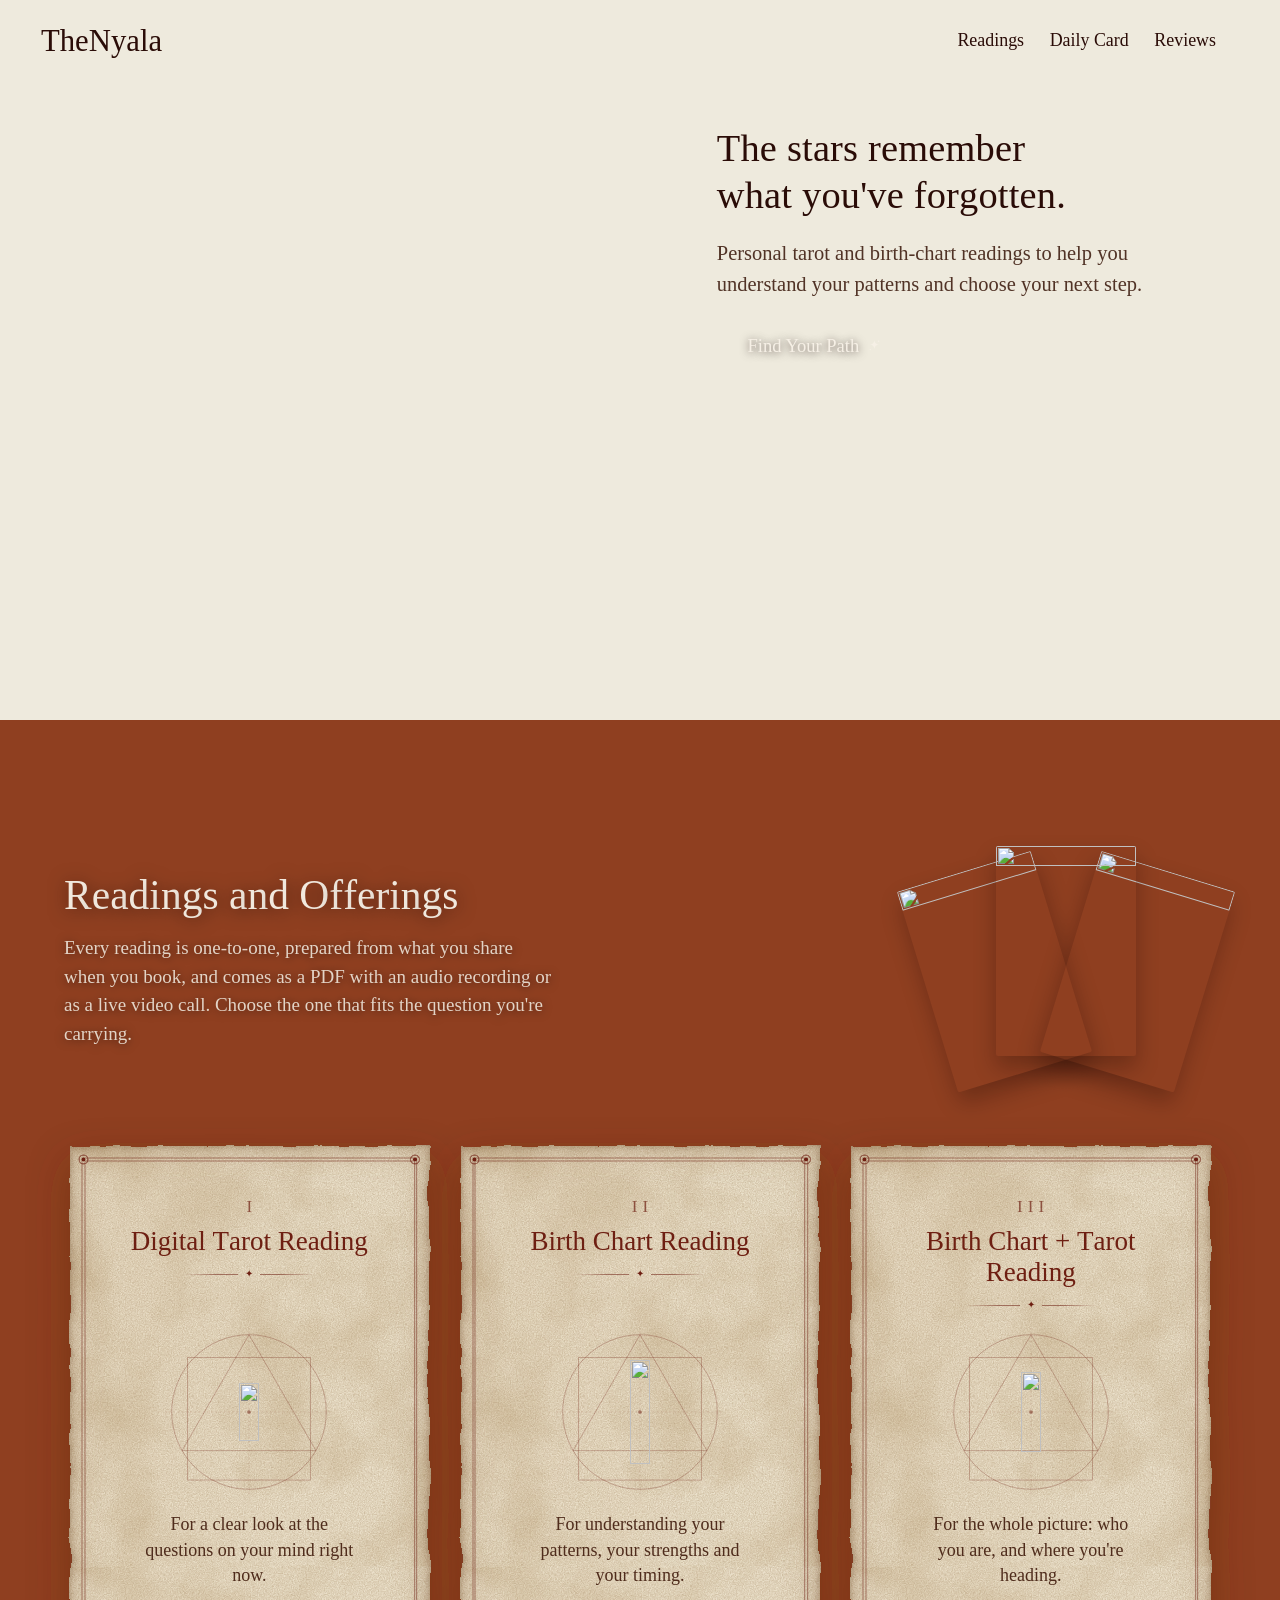
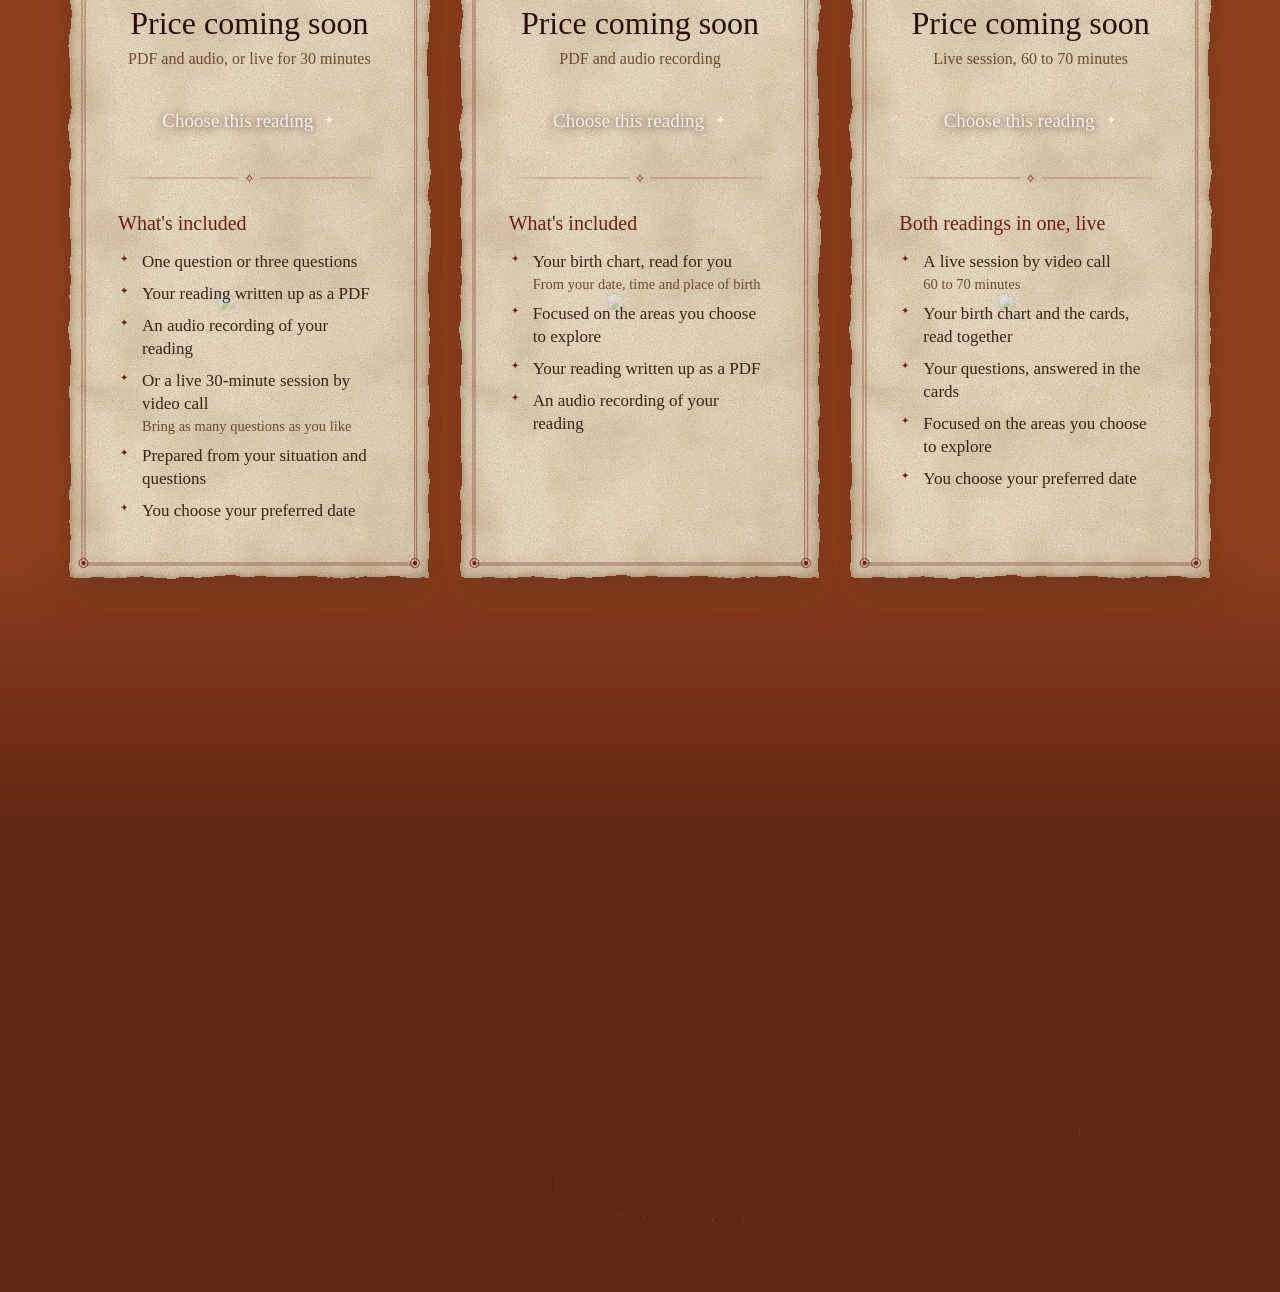
==== index.html @ b646ac73 "Add TheNyala website: pages, styles, scripts, docs and build tools Static HTML/CSS/JS site: the land" ====
<!doctype html>
<html lang="en">
<head>
<meta charset="utf-8">
<meta name="viewport" content="width=device-width, initial-scale=1">
<title>TheNyala — Tarot & Astrology</title>
<meta name="description" content="One-to-one tarot and birth-chart readings, as a PDF with an audio recording or live by video call, to help you understand your patterns, choose your next step and move with your timing.">
<link rel="preconnect" href="https://fonts.googleapis.com">
<link rel="preconnect" href="https://fonts.gstatic.com" crossorigin>
<link href="https://fonts.googleapis.com/css2?family=Hanken+Grotesk:wght@200;300;400;500&display=swap" rel="stylesheet">
<link rel="icon" type="image/png" href="assets/favicon.png">
<link rel="preload" as="image" href="assets/Background/The%20Nyla%20x%20Vitruvian%20Man.png">
<link rel="preload" as="font" type="font/ttf" href="assets/fonts/Anaktoria.ttf" crossorigin>
<link rel="stylesheet" href="css/style.css">
<script src="js/paper-symbols.js" defer></script>
<script src="js/hero-video.js" defer></script>
<script src="js/section-transitions.js" defer></script>
<script src="js/review-stories.js" defer></script>

</head>
<body>

<header class="home-header">
  <!-- Daily Card remains a placeholder until its section is ready. -->
  <nav class="nav home-nav" aria-label="Primary">
    <a href="#readings">Readings</a>
    <a href="#">Daily Card</a>
    <a href="#reviews">Reviews</a>
  </nav>
</header>

<!-- The collage belongs only to the hero; readings retain the terracotta paper. -->
<main>
  <section class="hero hero--collage" id="top" aria-labelledby="hero-title">
    <video class="hero-video" autoplay muted loop playsinline preload="metadata" aria-hidden="true" tabindex="-1" poster="assets/Background/The%20Nyla%20x%20Vitruvian%20Man.png">
      <source src="assets/Background/nyala-hero.mp4?v=2" type="video/mp4">
    </video>
    <p class="wordmark">TheNyala</p>

    <div class="hero-frame">
      <div class="hero-copy">
        <h1 id="hero-title">The stars remember<br>what you've forgotten.</h1>
        <p class="hero-lede">Personal tarot and birth-chart readings to help you understand your patterns and choose your next step.</p>
      </div>
      <div class="hero-act">
        <a href="#readings" class="hero-cta">Find Your Path
          <svg viewBox="0 0 16 16" aria-hidden="true"><path d="M8 1.5c.4 3.3 2.2 5.1 5.5 5.5-3.3.4-5.1 2.2-5.5 5.5-.4-3.3-2.2-5.1-5.5-5.5 3.3-.4 5.1-2.2 5.5-5.5Z" fill="currentColor"/><circle cx="13.2" cy="2.8" r="1" fill="currentColor"/><circle cx="2.8" cy="13.2" r=".8" fill="currentColor"/></svg>
        </a>
      </div>
    </div>
  </section>

  <section class="readings" id="readings" aria-labelledby="readings-title">
    <div class="pricing">
      <div class="pricing-head">
        <div class="pricing-intro">
        <h2 id="readings-title">Readings and Offerings</h2>
        <p class="pricing-lede">Every reading is one-to-one, prepared from what you share when you book, and comes as a PDF with an audio recording or as a live video call. Choose the one that fits the question you're carrying.</p>
        </div>
        <div class="deck-fan" aria-hidden="true">
          <img class="deck-fan-card deck-fan-card--left" src="assets/deck/the-fool.webp" alt="" width="480" height="720" loading="lazy" decoding="async">
          <img class="deck-fan-card deck-fan-card--right" src="assets/deck/wheel-of-fortune.webp" alt="" width="480" height="720" loading="lazy" decoding="async">
          <img class="deck-fan-card deck-fan-card--center" src="assets/deck/the-high-priestess.webp" alt="" width="480" height="720" loading="lazy" decoding="async">
        </div>
      </div>

      <!-- Pricing columns, one per reading, as leaves of aged parchment: an inked double frame, a Roman numeral and the
           reading's name, then the engraving from the client's own card (cut out by tools/build-engravings.ps1) drawn over
           Vitruvian construction lines (the circle, square and triangle of the hero collage; inline, so js/section-transitions.js can draw them), who it's for, the price, the
           format and the framed button, then what's included. A faint embossed tarot card (the same as on the page's paper)
           is pressed into each leaf. Prices aren't decided yet: replace each "Price coming soon" once they are. Each
           button opens the booking page with its reading picked. The wording of each list follows the booking form;
           check it with the reader. -->
      <ul class="offers">
        <li class="offer plan">
          <div class="plan-mark" aria-hidden="true"><img src="assets/deck/embossed-magician.webp" alt="" width="400" height="600" loading="lazy" decoding="async"></div>
          <svg class="plan-frame" aria-hidden="true" focusable="false"><rect width="100%" height="100%" pathLength="1"/></svg>
          <svg class="plan-frame plan-frame--inner" aria-hidden="true" focusable="false"><rect width="100%" height="100%" pathLength="1"/></svg>
          <div class="plan-head">
            <span class="plan-numeral" aria-hidden="true">I</span>
            <h3 class="plan-name">Digital Tarot Reading</h3>
          </div>
          <div class="plan-top">
            <div class="plan-emblem" aria-hidden="true"><svg class="plan-geometry" viewBox="0 0 200 200"><circle class="plan-line" cx="100" cy="100" r="92" pathLength="1"/><rect class="plan-line" x="27" y="35" width="146" height="146" pathLength="1"/><path class="plan-line" d="M100 8 179.7 146H20.3Z" pathLength="1"/><path class="plan-geometry-axis" d="M100 0v200M0 100h200"/><circle class="plan-geometry-dot" cx="100" cy="100" r="2.2"/></svg><img class="plan-engraving" src="assets/engravings/caterpillar.webp" alt="" width="480" height="196" loading="lazy" decoding="async"></div>
            <p class="plan-for">For a clear look at the questions on your mind right now.</p>
            <p class="plan-price">Price coming soon</p>
            <p class="plan-format">PDF and audio, or live for 30 minutes</p>
            <a class="hero-cta plan-cta" href="book.html?reading=tarot">Choose this reading <svg viewBox="0 0 16 16" aria-hidden="true"><path d="M8 1.5c.4 3.3 2.2 5.1 5.5 5.5-3.3.4-5.1 2.2-5.5 5.5-.4-3.3-2.2-5.1-5.5-5.5 3.3-.4 5.1-2.2 5.5-5.5Z" fill="currentColor"/></svg></a>
          </div>
          <div class="plan-includes">
            <p class="plan-includes-title">What's included</p>
            <ul class="plan-list">
              <li>One question or three questions</li>
              <li>Your reading written up as a PDF</li>
              <li>An audio recording of your reading</li>
              <li>Or a live 30-minute session by video call<small>Bring as many questions as you like</small></li>
              <li>Prepared from your situation and questions</li>
              <li>You choose your preferred date</li>
            </ul>
          </div>
        </li>
        <li class="offer plan">
          <div class="plan-mark" aria-hidden="true"><img src="assets/deck/embossed-wheel.webp" alt="" width="400" height="600" loading="lazy" decoding="async"></div>
          <svg class="plan-frame" aria-hidden="true" focusable="false"><rect width="100%" height="100%" pathLength="1"/></svg>
          <svg class="plan-frame plan-frame--inner" aria-hidden="true" focusable="false"><rect width="100%" height="100%" pathLength="1"/></svg>
          <div class="plan-head">
            <span class="plan-numeral" aria-hidden="true">II</span>
            <h3 class="plan-name">Birth Chart Reading</h3>
          </div>
          <div class="plan-top">
            <div class="plan-emblem" aria-hidden="true"><svg class="plan-geometry" viewBox="0 0 200 200"><circle class="plan-line" cx="100" cy="100" r="92" pathLength="1"/><rect class="plan-line" x="27" y="35" width="146" height="146" pathLength="1"/><path class="plan-line" d="M100 8 179.7 146H20.3Z" pathLength="1"/><path class="plan-geometry-axis" d="M100 0v200M0 100h200"/><circle class="plan-geometry-dot" cx="100" cy="100" r="2.2"/></svg><img class="plan-engraving" src="assets/engravings/chrysalis.webp" alt="" width="224" height="320" loading="lazy" decoding="async"></div>
            <p class="plan-for">For understanding your patterns, your strengths and your timing.</p>
            <p class="plan-price">Price coming soon</p>
            <p class="plan-format">PDF and audio recording</p>
            <a class="hero-cta plan-cta" href="book.html?reading=chart">Choose this reading <svg viewBox="0 0 16 16" aria-hidden="true"><path d="M8 1.5c.4 3.3 2.2 5.1 5.5 5.5-3.3.4-5.1 2.2-5.5 5.5-.4-3.3-2.2-5.1-5.5-5.5 3.3-.4 5.1-2.2 5.5-5.5Z" fill="currentColor"/></svg></a>
          </div>
          <div class="plan-includes">
            <p class="plan-includes-title">What's included</p>
            <ul class="plan-list">
              <li>Your birth chart, read for you<small>From your date, time and place of birth</small></li>
              <li>Focused on the areas you choose to explore</li>
              <li>Your reading written up as a PDF</li>
              <li>An audio recording of your reading</li>
            </ul>
          </div>
        </li>
        <li class="offer plan">
          <div class="plan-mark" aria-hidden="true"><img src="assets/deck/embossed-temperance.webp" alt="" width="400" height="600" loading="lazy" decoding="async"></div>
          <svg class="plan-frame" aria-hidden="true" focusable="false"><rect width="100%" height="100%" pathLength="1"/></svg>
          <svg class="plan-frame plan-frame--inner" aria-hidden="true" focusable="false"><rect width="100%" height="100%" pathLength="1"/></svg>
          <div class="plan-head">
            <span class="plan-numeral" aria-hidden="true">III</span>
            <h3 class="plan-name">Birth Chart + Tarot Reading</h3>
          </div>
          <div class="plan-top">
            <div class="plan-emblem" aria-hidden="true"><svg class="plan-geometry" viewBox="0 0 200 200"><circle class="plan-line" cx="100" cy="100" r="92" pathLength="1"/><rect class="plan-line" x="27" y="35" width="146" height="146" pathLength="1"/><path class="plan-line" d="M100 8 179.7 146H20.3Z" pathLength="1"/><path class="plan-geometry-axis" d="M100 0v200M0 100h200"/><circle class="plan-geometry-dot" cx="100" cy="100" r="2.2"/></svg><img class="plan-engraving" src="assets/engravings/butterfly.webp" alt="" width="520" height="312" loading="lazy" decoding="async"></div>
            <p class="plan-for">For the whole picture: who you are, and where you're heading.</p>
            <p class="plan-price">Price coming soon</p>
            <p class="plan-format">Live session, 60 to 70 minutes</p>
            <a class="hero-cta plan-cta" href="book.html?reading=combo">Choose this reading <svg viewBox="0 0 16 16" aria-hidden="true"><path d="M8 1.5c.4 3.3 2.2 5.1 5.5 5.5-3.3.4-5.1 2.2-5.5 5.5-.4-3.3-2.2-5.1-5.5-5.5 3.3-.4 5.1-2.2 5.5-5.5Z" fill="currentColor"/></svg></a>
          </div>
          <div class="plan-includes">
            <p class="plan-includes-title">Both readings in one, live</p>
            <ul class="plan-list">
              <li>A live session by video call<small>60 to 70 minutes</small></li>
              <li>Your birth chart and the cards, read together</li>
              <li>Your questions, answered in the cards</li>
              <li>Focused on the areas you choose to explore</li>
              <li>You choose your preferred date</li>
            </ul>
          </div>
        </li>
      </ul>
    </div>
  </section>
  <section class="reviews-section" id="reviews" aria-labelledby="reviews-title">
  <div class="reviews-main">
  <div class="reviews-intro">
    <div class="reviews-intro-copy">
      <h2 id="reviews-title">Words after a reading</h2>
      <p class="reviews-lede">Every reading begins with a question. This is a space for the reflections that follow.</p>
      <p class="reviews-status">Client reviews are coming soon.</p>
    </div>
    <div class="deck-fan" aria-hidden="true">
      <img class="deck-fan-card deck-fan-card--left" src="assets/deck/the-fool.webp" alt="" width="480" height="720" loading="lazy" decoding="async">
      <img class="deck-fan-card deck-fan-card--right" src="assets/deck/wheel-of-fortune.webp" alt="" width="480" height="720" loading="lazy" decoding="async">
      <img class="deck-fan-card deck-fan-card--center" src="assets/deck/the-high-priestess.webp" alt="" width="480" height="720" loading="lazy" decoding="async">
    </div>
  </div>

  <!-- Review stories: each has an avatar with a rolled scroll beside it; tapping the scroll unrolls it to show the
       review (js/review-stories.js). Draft slots, not testimonials: replace each placeholder avatar and text with a
       real, permission-approved review and attribution, and keep the coming-soon labels until then. -->
  <!-- the ragged edge of the review scrolls' paper (used by css/style.css, "Review stories") -->
  <svg width="0" height="0" style="position:absolute" aria-hidden="true" focusable="false"><filter id="story-rough" x="-5%" y="-5%" width="110%" height="110%"><feTurbulence type="fractalNoise" baseFrequency=".035" numOctaves="3" seed="3" result="n"/><feDisplacementMap in="SourceGraphic" in2="n" scale="7" xChannelSelector="R" yChannelSelector="G"/></filter></svg>
  <ul class="review-stories" aria-label="Client reviews by reading">
    <li class="review-story">
      <div class="story-avatar" aria-hidden="true"><svg viewBox="0 0 64 64"><circle cx="32" cy="24" r="11"/><path d="M11 57c2-12 10-18 21-18s19 6 21 18Z"/></svg></div>
      <div class="story-body">
        <h3 class="story-reading">Digital Tarot Reading</h3>
        <div class="story-scroll">
          <button class="story-roll" type="button" aria-expanded="false" aria-controls="story-tarot" aria-label="Open the Digital Tarot Reading review">
            <span class="story-rod" aria-hidden="true"></span>
            <span class="story-seal" aria-hidden="true"><svg viewBox="0 0 16 16"><path d="M8 1.5c.4 3.3 2.2 5.1 5.5 5.5-3.3.4-5.1 2.2-5.5 5.5-.4-3.3-2.2-5.1-5.5-5.5 3.3-.4 5.1-2.2 5.5-5.5Z" fill="currentColor"/></svg></span>
          </button>
          <div class="story-paper" id="story-tarot" inert>
            <div class="story-paper-inner">
              <div class="story-text">
                <span class="story-ornament" aria-hidden="true">✧</span>
                <p>A space for reflections on a tarot reading and the questions brought to the cards.</p>
                <p class="story-pending">Review coming soon</p>
              </div>
            </div>
          </div>
          <span class="story-rod story-rod--bottom" aria-hidden="true"></span>
        </div>
        <p class="story-hint" aria-hidden="true">Tap the scroll to open it</p>
      </div>
    </li>
    <li class="review-story">
      <div class="story-avatar" aria-hidden="true"><svg viewBox="0 0 64 64"><circle cx="32" cy="24" r="11"/><path d="M11 57c2-12 10-18 21-18s19 6 21 18Z"/></svg></div>
      <div class="story-body">
        <h3 class="story-reading">Birth Chart Reading</h3>
        <div class="story-scroll">
          <button class="story-roll" type="button" aria-expanded="false" aria-controls="story-chart" aria-label="Open the Birth Chart Reading review">
            <span class="story-rod" aria-hidden="true"></span>
            <span class="story-seal" aria-hidden="true"><svg viewBox="0 0 16 16"><path d="M8 1.5c.4 3.3 2.2 5.1 5.5 5.5-3.3.4-5.1 2.2-5.5 5.5-.4-3.3-2.2-5.1-5.5-5.5 3.3-.4 5.1-2.2 5.5-5.5Z" fill="currentColor"/></svg></span>
          </button>
          <div class="story-paper" id="story-chart" inert>
            <div class="story-paper-inner">
              <div class="story-text">
                <span class="story-ornament" aria-hidden="true">✧</span>
                <p>A space for reflections on exploring a birth chart, its patterns, and personal timing.</p>
                <p class="story-pending">Review coming soon</p>
              </div>
            </div>
          </div>
          <span class="story-rod story-rod--bottom" aria-hidden="true"></span>
        </div>
        <p class="story-hint" aria-hidden="true">Tap the scroll to open it</p>
      </div>
    </li>
    <li class="review-story">
      <div class="story-avatar" aria-hidden="true"><svg viewBox="0 0 64 64"><circle cx="32" cy="24" r="11"/><path d="M11 57c2-12 10-18 21-18s19 6 21 18Z"/></svg></div>
      <div class="story-body">
        <h3 class="story-reading">Birth Chart + Tarot</h3>
        <div class="story-scroll">
          <button class="story-roll" type="button" aria-expanded="false" aria-controls="story-combo" aria-label="Open the Birth Chart + Tarot review">
            <span class="story-rod" aria-hidden="true"></span>
            <span class="story-seal" aria-hidden="true"><svg viewBox="0 0 16 16"><path d="M8 1.5c.4 3.3 2.2 5.1 5.5 5.5-3.3.4-5.1 2.2-5.5 5.5-.4-3.3-2.2-5.1-5.5-5.5 3.3-.4 5.1-2.2 5.5-5.5Z" fill="currentColor"/></svg></span>
          </button>
          <div class="story-paper" id="story-combo" inert>
            <div class="story-paper-inner">
              <div class="story-text">
                <span class="story-ornament" aria-hidden="true">✧</span>
                <p>A space for reflections on bringing the birth chart and the cards into one conversation.</p>
                <p class="story-pending">Review coming soon</p>
              </div>
            </div>
          </div>
          <span class="story-rod story-rod--bottom" aria-hidden="true"></span>
        </div>
        <p class="story-hint" aria-hidden="true">Tap the scroll to open it</p>
      </div>
    </li>
  </ul>
  </div>
  </section>
</main>

</body>
</html>
---- css/style.css ----
:root {
  --night: #2a0c07; /* deep rust-brown: dark text on cream */
  --paper: #8f3f20; /* fallback behind the supplied Orange Background.png */
  --edge: clamp(18px, 3.2vw, 52px); /* wordmark and nav sit on this edge */
  --moon: #f6f0e6; /* warm cream, like the lace cards and the button frames */
  --k: calc(100vh / 1080); /* one pixel of the 1920x1080 paper design at this screen's height (see the framed first screen) */
  --hero-face: "Hanken Grotesk", system-ui, sans-serif;
  --brand-face: "Anaktoria", Georgia, "Times New Roman", serif; /* display headings and wordmark */
  --second-face: "Anaktoria", Georgia, "Times New Roman", serif; /* secondary face, a Garamond-style serif: titles below the headings, prices and intro lines */
}
@font-face { /* custom font from Calligraphr; no digits, hyphen or dashes, so those fall back to Hanken Grotesk */
  font-family: "The Nyala Font"; src: url("../assets/fonts/TheNyalaFont-Regular.ttf") format("truetype");
  font-weight: 400; font-style: normal; font-display: swap;
}
@font-face { /* Anaktoria 6.31 by George Douros (2016); its built-in licence: "Fonts in this site are free for any use". One weight only */
  font-family: "Anaktoria"; src: url("../assets/fonts/Anaktoria.ttf") format("truetype");
  font-weight: 400; font-style: normal; font-display: swap;
}
/* Anaktoria's contextual alternates swap in swash word endings, which read as stray dots at text sizes: keep them off */
.hero-lede, .pricing-lede, .plan-price, .book-pane-copy p, .book-title, .intake-legend, .datepick-num { font-variant-ligatures: no-contextual; }
* { box-sizing: border-box; margin: 0; padding: 0; }
body {
  background: var(--paper);
  color: var(--moon);
  font-family: var(--hero-face);
  font-weight: 400;
  line-height: 1.55;
  overflow-x: hidden;
  -webkit-font-smoothing: antialiased;
}
a { color: inherit; text-decoration: none; }
.sr-only { position: absolute; width: 1px; height: 1px; overflow: hidden; clip-path: inset(50%); white-space: nowrap; }

/* ---------- The paper: the client's rust paper lies behind every page, fixed while the sections scroll over it ---------- */
body::before { /* original orange paper, shared by readings, reviews and the booking page */
  content: ""; position: fixed; top: 0; left: 0; right: 0; height: 100vh; z-index: -1; /* 100vh: the tallest viewport, so it never jumps as phone toolbars come and go */
  background: var(--paper) url("../assets/Background/Orange Background.png") center / cover no-repeat;
}
@media (prefers-reduced-motion: no-preference) { html { scroll-behavior: smooth; } }

/* Scattered relief on orange paper only: the landing collage and intake paper
   cover this background layer. Keep original colors and transparency. */
.paper-symbols {
  position: fixed; inset: 0; z-index: -1; overflow: hidden;
  pointer-events: none; user-select: none; opacity: .55;
}
.paper-symbols img {
  position: absolute; left: var(--symbol-x); top: var(--symbol-y);
  width: clamp(100px, var(--symbol-size), 240px); height: auto;
  translate: -50% -50%; rotate: var(--symbol-angle); opacity: var(--symbol-opacity);
}
@media (max-width: 640px) {
  .paper-symbols { opacity: .42; }
  .paper-symbols img {
    left: var(--phone-x); top: var(--phone-y);
    width: clamp(76px, var(--phone-size), 150px);
  }
  .paper-symbols img:nth-child(n + 9) { display: none; }
}

/* ---------- Header ---------- */
.nav { /* sits at the top of the hero and scrolls away with it, so it never covers the sections below */
  position: absolute; top: 22px; right: var(--edge); z-index: 50;
  display: flex; align-items: center; gap: 4px; height: 40px;
}
/* each link is framed like the buttons, a size smaller (see "Framed buttons" below) */

/* ---------- Framed buttons: the client's ornamental frame round every button and menu link ---------- */
/* The frame (assets/button-frame.webp, built by tools/build-frame.ps1) is a border-image on ::after: its scrolled ends
   keep their shape and the double rules between them stretch to any width. Each end is .578 of the button's height
   wide (104 of the image's 180px), so the frame never distorts. Behind it, a dark fill in the frame's own shape
   (assets/button-fill.webp, sliced the same way) fills the whole frame, scrolled ends included. */
.hero-cta, .nav a {
  --h: 54px; --cap: calc(var(--h) * .578);
  position: relative; isolation: isolate;
  display: inline-flex; align-items: center; justify-content: center; gap: 10px;
  height: var(--h); padding: 0 calc(var(--cap) + 4px);
  font-family: var(--second-face); font-size: 19px; font-weight: 400; font-synthesis: none; font-variant-ligatures: no-contextual;
  line-height: 1; white-space: nowrap; color: var(--moon); text-shadow: 0 1px 8px rgba(26, 6, 3, .7);
}
.hero-cta::before, .hero-cta::after, .nav a::before, .nav a::after {
  content: ""; position: absolute; inset: 0; pointer-events: none;
  border-style: solid; border-color: transparent; border-width: 0 var(--cap);
  border-image: url("../assets/button-frame.webp") 0 104 fill / 0 var(--cap) / 0 stretch;
}
.hero-cta::before, .nav a::before { /* the fill, in the frame's shape; it lightens on hover */
  z-index: -1; border-image-source: url("../assets/button-fill.webp");
  opacity: .62; transition: opacity .35s cubic-bezier(.16, 1, .3, 1);
}
.hero-cta::before { opacity: .55; }
.hero-cta::after, .nav a::after { filter: drop-shadow(0 2px 3px rgba(26, 6, 3, .5)); } /* lifts the cream frame off the paper */
.hero-cta:hover::before, .nav a:hover::before { opacity: .4; }
.nav a { --h: 42px; font-size: 17px; }

/* ---------- Hero: Nyala on the client's framed paper ---------- */
.hero {
  position: relative; isolation: isolate; overflow: hidden;
  min-height: 100vh; min-height: 100svh;
}
@supports (height: 100svh) { :root { --k: calc(100svh / 1080); } } /* the first screen is 100svh tall */
.scene { position: absolute; inset: 0; z-index: 0; } /* holds Nyala */
.nyala { /* her star face sits on the page's centre line; height and top are set by script to fit the window */
  position: absolute; left: 50%; top: 5%; height: 78%; width: auto; translate: -60% 0;
  animation: nyala-float 4s ease-in-out infinite; will-change: transform;
}
/* she floats up from her fitted spot and settles back, never lower, so she stays clear of the headline */
@keyframes nyala-float { 0%, 100% { transform: translateY(0); } 50% { transform: translateY(-3%); } }
@keyframes nyala-float-soft { 0%, 100% { transform: translateY(0); } 50% { transform: translateY(-2%); } }

.wordmark {
  position: absolute; z-index: 2; top: 22px; left: var(--edge); height: 40px; /* level with the menu on the right */
  display: flex; align-items: center; white-space: nowrap;
  font-family: var(--brand-face); font-weight: 400; font-synthesis: none; font-size: clamp(26px, 1.2vw + 1.2vh, 36px); line-height: 1;
  color: rgba(240, 232, 220, .9); text-shadow: 0 2px 14px rgba(26, 6, 3, .5);
}

/* the lower band: headline and lede on the left, the button on the right */
.hero-frame {
  position: absolute; z-index: 2; left: 11%; right: 11%; top: 64%; bottom: 4.5%;
  display: grid; grid-template-columns: minmax(0, 1fr) auto; align-items: end; gap: 32px;
  padding: 0 4.5% 4.2vh;
}
.hero h1 {
  font-family: var(--brand-face); font-weight: 400; font-synthesis: none;
  font-size: clamp(26px, 1.8vw + 1.3vh, 44px); line-height: 1.18; letter-spacing: .005em; /* the script runs wide: this keeps the line about as long as before */
  margin: 0 0 16px; color: rgba(246, 240, 230, .95); text-wrap: balance;
  text-shadow: 0 2px 18px rgba(26, 6, 3, .55);
}
.hero-lede {
  max-width: 44ch; font-family: var(--second-face); font-size: 18px; line-height: 1.45; text-wrap: pretty;
  color: rgba(240, 233, 222, .9); text-shadow: 0 1px 10px rgba(26, 6, 3, .7);
}
.hero-act { display: flex; flex-direction: column; align-items: flex-end; gap: 14px; }
.hero-cta svg { width: 13px; height: 13px; flex: none; transition: rotate .6s cubic-bezier(.16, 1, .3, 1); }
.hero-cta:hover svg { rotate: 90deg; }

/* On landscape screens the first screen is the client's whole paper design, embossed frame and label included. It is a
   border-image: the frame's sides (500px of the source each) keep their true shape, sized by the screen's height, and
   only the plain middle stretches, so the frame fits any width. The wordmark sits in the label, the menu level with it
   inside the frame, and the headline, lede and button inside the side vines (300px of the source) and above the
   bottom corners' curls (which rise 210px from the bottom). Elsewhere the plain paper shows. */
@media (min-width: 1280px) and (min-height: 700px) and (min-aspect-ratio: 3/2) { /* enough space inside the frame for artwork and copy */
  .hero::before {
    content: ""; position: absolute; inset: 0; z-index: -1;
    border-style: solid; border-color: transparent; border-width: 0 calc(var(--k) * 500);
    border-image: url("../assets/paper-frame.jpg") 0 500 fill / 0 calc(var(--k) * 500) / 0 stretch;
  }
  .hero .wordmark { top: calc(var(--k) * 120); left: calc(var(--k) * 260); height: auto; translate: -50% -50%; font-size: calc(var(--k) * 54); }
  .nav { top: calc(var(--k) * 120); right: calc(var(--k) * 470); translate: 0 -50%; }
  .hero-frame { top: auto; left: calc(var(--k) * 300); right: calc(var(--k) * 300); bottom: calc(var(--k) * 210); padding: 0; }
}

:root { /* old-paper textures, shared by the pricing leaves and the review scrolls */
  --grain: url("data:image/svg+xml,%3Csvg xmlns='http://www.w3.org/2000/svg' width='220' height='220'%3E%3Cfilter id='g'%3E%3CfeTurbulence type='fractalNoise' baseFrequency='.85' numOctaves='3' stitchTiles='stitch'/%3E%3CfeColorMatrix values='0 0 0 0 .32 0 0 0 0 .2 0 0 0 0 .09 0 0 0 .55 -.12'/%3E%3C/filter%3E%3Crect width='100%25' height='100%25' filter='url(%23g)'/%3E%3C/svg%3E");
  --stains: url("data:image/svg+xml,%3Csvg xmlns='http://www.w3.org/2000/svg' width='420' height='420'%3E%3Cfilter id='s'%3E%3CfeTurbulence type='fractalNoise' baseFrequency='.012' numOctaves='4' seed='7' stitchTiles='stitch'/%3E%3CfeColorMatrix values='0 0 0 0 .42 0 0 0 0 .27 0 0 0 0 .11 0 0 0 1.5 -.62'/%3E%3C/filter%3E%3Crect width='100%25' height='100%25' filter='url(%23s)'/%3E%3C/svg%3E");
}
/* ---------- Readings and Offerings: pricing columns as leaves of aged parchment ----------
   One leaf per reading, in the language of the hero collage and the client's cards: parchment with grain, stains and a
   slightly ragged edge; an inked double frame with small compass points at its corners; a Roman numeral and the name in
   the cards' rust lettering; the card's engraving drawn over Vitruvian construction lines (circle, square, triangle);
   and a faint embossed tarot card pressed into the paper, like those scattered on the page. The three parts (head, top,
   what's included) line up across the leaves (subgrid), whatever their length. */
.pricing { max-width: 1320px; margin: 0 auto; padding: 110px clamp(20px, 5vw, 64px) 120px; }
.pricing-head { max-width: 860px; margin-bottom: 56px; }
.pricing-head h2 {
  font-family: var(--brand-face); font-weight: 400; font-synthesis: none;
  font-size: clamp(34px, 2.4vw + 1.2vh, 54px); line-height: 1.12; margin-bottom: 16px;
  color: rgba(246, 240, 230, .96); text-shadow: 0 2px 18px rgba(26, 6, 3, .55);
}
.pricing-lede { font-family: var(--second-face); font-size: 19px; line-height: 1.5; max-width: 52ch; color: rgba(240, 233, 222, .88); text-shadow: 0 1px 10px rgba(26, 6, 3, .6); }

.offers {
  list-style: none; display: grid; grid-template-columns: repeat(3, minmax(0, 1fr)); grid-template-rows: auto auto 1fr;
  column-gap: 32px; max-width: 1140px; margin: 0 auto;
}
.plan {
  --ink: #6e1f12; /* the cards' rust lettering */
  --compass: radial-gradient(circle, var(--ink) 0 1.6px, transparent 2.2px 3.6px, rgba(110, 31, 18, .55) 4px 4.8px, transparent 5.3px);
  position: relative; isolation: isolate;
  grid-row: span 3; display: grid; grid-template-rows: subgrid; row-gap: 0;
  color: #3a2215; padding: 14px;
  transition: transform .6s cubic-bezier(.16, 1, .3, 1);
}
.plan:hover { transform: translateY(-5px); }
.plan::before { /* the leaf: grain, stains, handled edges, a ragged outline and its shadow on the page */
  content: ""; position: absolute; inset: 0; z-index: -3;
  background:
    var(--grain),
    linear-gradient(rgba(236, 226, 204, .55), rgba(236, 226, 204, .55)), /* softens the stains to a light foxing */
    var(--stains),
    radial-gradient(ellipse at 18% 12%, rgba(160, 110, 55, .14), transparent 42%),
    radial-gradient(ellipse at 85% 88%, rgba(140, 90, 40, .16), transparent 40%),
    #ece2cc;
  box-shadow: inset 0 0 34px rgba(120, 78, 36, .38), inset 0 0 6px rgba(90, 55, 24, .4);
  filter: url(#story-rough) drop-shadow(0 16px 20px rgba(26, 6, 3, .42));
}
.plan-frame { /* the inked double frame: two fine outlines (inline SVG, so they can be drawn round the leaf) */
  position: absolute; top: 12px; left: 12px; width: calc(100% - 24px); height: calc(100% - 24px); z-index: -1;
  overflow: visible; pointer-events: none; fill: none; stroke: rgba(110, 31, 18, .5); stroke-width: 1;
}
.plan-frame--inner { top: 14.5px; left: 14.5px; width: calc(100% - 29px); height: calc(100% - 29px); }
.plan-mark { /* a tarot card embossed into the paper, part-hidden off the lower corner, and a small compass point
   on each corner of the frame (centred on the frame line, 7.5px in from this layer's edge) */
  position: absolute; inset: 6px; z-index: -2; overflow: hidden; pointer-events: none;
  background:
    var(--compass) -1.5px -1.5px / 18px 18px no-repeat,
    var(--compass) calc(100% + 1.5px) -1.5px / 18px 18px no-repeat,
    var(--compass) -1.5px calc(100% + 1.5px) / 18px 18px no-repeat,
    var(--compass) calc(100% + 1.5px) calc(100% + 1.5px) / 18px 18px no-repeat;
}
.plan-mark img {
  position: absolute; right: -54px; bottom: -40px; width: 230px; height: auto; rotate: -12deg;
  opacity: .34; mix-blend-mode: multiply;
}

.plan-head { text-align: center; padding: 34px 26px 0; }
.plan-numeral {
  display: block; font-family: var(--brand-face); font-size: 17px; letter-spacing: .3em; padding-left: .3em;
  color: rgba(110, 31, 18, .7); margin-bottom: 6px;
}
.plan-name {
  font-family: var(--brand-face); font-size: 27px; font-weight: 400; font-synthesis: none; line-height: 1.15;
  color: var(--ink);
}
.plan-name::after { /* a short inked rule with a star at its centre, like the cards' flourishes */
  content: "\2726"; display: block; margin: 12px auto 0; width: 132px; font-size: 10px; line-height: 1; color: var(--ink);
  background: linear-gradient(90deg, transparent, rgba(110, 31, 18, .55) 25%, rgba(110, 31, 18, .55) 42%, transparent 42% 58%, rgba(110, 31, 18, .55) 58%, rgba(110, 31, 18, .55) 75%, transparent) center / 100% 1px no-repeat;
}
.plan-top { display: flex; flex-direction: column; align-items: center; text-align: center; padding: 18px 30px 30px; }
.plan-emblem { position: relative; display: grid; place-items: center; width: 168px; height: 168px; margin-bottom: 16px; }
.plan-geometry {
  position: absolute; inset: 0; width: 100%; height: 100%; overflow: visible;
  fill: none; stroke: rgba(110, 31, 18, .42); stroke-width: .8;
}
.plan-geometry .plan-geometry-axis { stroke: rgba(110, 31, 18, .2); stroke-dasharray: 2 3; }
.plan-geometry .plan-geometry-dot { fill: rgba(110, 31, 18, .5); stroke: none; }
.plan-engraving { position: relative; display: block; height: 84px; width: auto; max-width: 88%; object-fit: contain; }
.plan-engraving[src*="caterpillar"] { height: 58px; } /* evened out by eye */
.plan-engraving[src*="chrysalis"] { height: 104px; }
.plan-engraving[src*="butterfly"] { height: 80px; }
.plan-for { font-family: var(--second-face); font-size: 18px; line-height: 1.4; max-width: 25ch; color: #4f2c1c; }
.plan-price { font-family: var(--brand-face); font-size: 32px; font-weight: 400; font-synthesis: none; line-height: 1.1; color: #2a0c07; margin-top: 18px; }
.plan-format { font-family: var(--second-face); font-size: 16px; color: #6e4a33; margin: 6px 0 22px; }
.plan-cta { width: 100%; margin-top: auto; justify-content: center; }
.plan-cta::before { opacity: .82; } /* on the parchment the fill needs to be dark enough for the cream label */
.plan-cta:hover::before { opacity: .66; }

.plan-includes { position: relative; padding: 30px 34px 40px; }
.plan-includes::before { /* an inked divider with a star at its centre */
  content: "\2727"; position: absolute; top: 0; left: 34px; right: 34px; translate: 0 -50%;
  text-align: center; font-size: 13px; line-height: 1; color: var(--ink);
  background: linear-gradient(90deg, transparent, rgba(110, 31, 18, .4) 12%, rgba(110, 31, 18, .4) 46%, transparent 46% 54%, rgba(110, 31, 18, .4) 54%, rgba(110, 31, 18, .4) 88%, transparent) center / 100% 1px no-repeat;
}
.plan-includes-title { font-family: var(--brand-face); font-size: 20px; color: var(--ink); margin-bottom: 12px; }
.plan-list { list-style: none; display: grid; gap: 9px; }
.plan-list li { position: relative; padding-left: 24px; font-family: var(--second-face); font-size: 17px; line-height: 1.35; color: #3a2215; }
.plan-list li::before { content: "\2726"; position: absolute; left: 2px; top: .28em; font-size: 10px; line-height: 1; color: var(--ink); }
.plan-list small { display: block; font-size: 14.5px; color: #6e4a33; margin-top: 1px; }

@media (max-width: 1100px) {
  .offers { column-gap: 20px; }
  .plan-head { padding-inline: 18px; }
  .plan-top { padding-inline: 20px; }
  .plan-includes { padding-inline: 24px; }
  .plan-includes::before { left: 24px; right: 24px; }
  .plan-name { font-size: 24px; }
  .plan-emblem { width: 148px; height: 148px; }
}
@media (max-width: 900px) { /* one column, kept to a comfortable width */
  .offers { grid-template-columns: minmax(0, 440px); grid-template-rows: none; row-gap: 44px; }
  .plan { grid-row: auto; grid-template-rows: auto auto 1fr; }
}
@media (max-width: 640px) {
  .pricing { padding-top: 84px; padding-bottom: 96px; }
  .pricing-head { margin-bottom: 52px; }
}

/* ---------- Booking page (book.html): the glade sits on the paper at the left, the intake box lies on it at the right ---------- */
.book-card { /* exactly one screen tall, with the same margin above and below; the form scrolls inside its box */
  display: grid; grid-template-columns: minmax(0, 1fr) minmax(0, 620px); grid-template-rows: minmax(0, 1fr); gap: clamp(32px, 4vw, 72px);
  max-width: 1600px; height: 100vh; height: 100svh; min-height: 620px; margin: 0 auto; padding: 40px clamp(24px, 4vw, 72px);
}

/* the glade: directly on the paper */
.book-pane { /* a column: wordmark, then Nyala filling the space between, then the heading, so they never overlap */
  position: relative; min-height: 0; display: flex; flex-direction: column; padding: 72px 36px 36px;
}
.book-wordmark { top: 20px; left: 36px; }
.book-nyala {
  flex: 1 1 auto; min-height: 0; width: 100%; height: auto; object-fit: contain; object-position: 46% 100%;
  margin-bottom: 26px; animation: nyala-float 4s ease-in-out infinite; will-change: transform;
}
.book-pane-copy { position: relative; z-index: 2; flex: none; }
.book-pane-copy h1 {
  font-family: var(--brand-face); font-weight: 400; font-synthesis: none;
  font-size: clamp(34px, 2.4vw + 1.2vh, 54px); line-height: 1.1; margin-bottom: 14px;
  color: rgba(246, 240, 230, .97); text-shadow: 0 2px 18px rgba(26, 6, 3, .6);
}
.book-pane-copy p { font-family: var(--second-face); font-size: 18px; line-height: 1.45; max-width: 40ch; color: rgba(240, 233, 222, .9); text-shadow: 0 1px 10px rgba(26, 6, 3, .7); }

/* the intake: a bordered, deep rust-brown box laid on the paper */
.book-main {
  position: relative; min-height: 0; display: flex; flex-direction: column; scroll-margin-top: 16px;
  background: rgba(48, 14, 8, .84); border: 1px solid rgba(240, 232, 220, .22); border-radius: 6px;
  backdrop-filter: blur(12px); -webkit-backdrop-filter: blur(12px);
  box-shadow: 0 24px 60px rgba(26, 6, 3, .5);
}
.book-scroll {
  position: relative; flex: 1 1 auto; min-height: 0; overflow-y: auto; overscroll-behavior: contain; border-radius: inherit; /* relative: anything positioned inside the form stays inside its scroll */
  padding: 54px clamp(26px, 3.5vw, 48px) 44px;
  scrollbar-width: thin; scrollbar-color: rgba(240, 232, 220, .3) transparent; scrollbar-gutter: stable;
}
.book-head { margin-bottom: 34px; }
.book-title { font-family: var(--second-face); font-size: 30px; font-weight: 400; font-synthesis: none; line-height: 1.15; color: var(--moon); margin-bottom: 6px; }
.book-sub { font-size: 14px; color: rgba(240, 233, 222, .72); }
.book-sub a { color: var(--moon); text-decoration: underline; text-underline-offset: 3px; }
.intake-step { border: 0; }
.intake-legend { font-family: var(--second-face); font-size: 23px; font-weight: 400; font-synthesis: none; color: var(--moon); margin-bottom: 16px; padding: 0; }
.picks { display: grid; grid-template-columns: repeat(3, minmax(0, 1fr)); gap: 12px; }
.pick { position: relative; cursor: pointer; }
.pick input { position: absolute; opacity: 0; pointer-events: none; }
.pick span {
  display: flex; align-items: center; gap: 10px; height: 100%; min-height: 62px; padding: 14px 16px;
  font-size: 14.5px; font-weight: 500; line-height: 1.3; color: rgba(246, 240, 230, .9);
  background: rgba(36, 10, 6, .5); border: 1px solid rgba(240, 232, 220, .2); border-radius: 6px;
  transition: border-color .35s, background .35s cubic-bezier(.16, 1, .3, 1);
}
.pick span::before { /* an open ring that fills with a cream dot when chosen */
  content: ""; flex: none; width: 16px; height: 16px; border: 1px solid rgba(240, 232, 220, .5); border-radius: 50%;
}
.pick:hover span { background: rgba(240, 232, 220, .06); border-color: rgba(240, 232, 220, .36); }
.pick input:checked + span { background: rgba(240, 232, 220, .12); border-color: rgba(240, 232, 220, .78); color: var(--moon); }
.pick input:checked + span::before { border-color: var(--moon); background: radial-gradient(circle, var(--moon) 0 3.5px, transparent 4px); }
.pick input:focus-visible + span { outline: 1px solid var(--moon); outline-offset: 4px; }
.intake-nudge { margin-top: 16px; font-size: 14px; color: rgba(240, 233, 222, .72); }
.book-steps { list-style: none; counter-reset: step; display: grid; gap: 22px; margin-top: 34px; padding-top: 30px; border-top: 1px solid rgba(240, 232, 220, .12); }
.book-steps li { counter-increment: step; display: grid; grid-template-columns: 30px 1fr; column-gap: 16px; }
.book-steps li::before { /* the numbers say the order things happen in */
  content: counter(step); grid-row: span 2; display: grid; place-items: center; width: 30px; height: 30px;
  font-size: 13px; color: var(--moon); border: 1px solid rgba(240, 232, 220, .4); border-radius: 50%;
}
.book-steps b { font-size: 15px; font-weight: 500; color: var(--moon); }
.book-steps span { font-size: 14px; color: rgba(240, 233, 222, .72); }

.intake-panel { margin-top: 34px; padding-top: 34px; border-top: 1px solid rgba(240, 232, 220, .12); }
.intake-group { border: 0; display: grid; gap: 20px; padding-bottom: 32px; margin-bottom: 32px; border-bottom: 1px solid rgba(240, 232, 220, .12); }
.intake-group[hidden], .intake-panel [hidden] { display: none; }
.row { display: grid; grid-template-columns: 1fr 1fr; gap: 20px; }
.field { display: grid; gap: 7px; align-content: start; }
.field-label { font-size: 14px; font-weight: 500; color: var(--moon); }
.field-label em { font-style: normal; font-weight: 400; font-size: 12.5px; color: rgba(240, 233, 222, .62); margin-left: 4px; }
.field-label output { font-weight: 500; }
.hint { font-size: 12.5px; color: rgba(240, 233, 222, .66); }
.intake input:not([type=radio]):not([type=range]), .intake textarea {
  width: 100%; padding: 11px 14px; font: inherit; font-size: 15px; color: var(--moon);
  background: rgba(36, 10, 6, .55); border: 1px solid rgba(240, 232, 220, .24); border-radius: 3px;
  color-scheme: dark; resize: vertical; transition: border-color .3s, box-shadow .3s;
}
.intake input::placeholder, .intake textarea::placeholder { color: rgba(240, 233, 222, .4); }
.intake input:focus, .intake textarea:focus { outline: none; border-color: rgba(240, 232, 220, .78); box-shadow: 0 0 0 3px rgba(240, 232, 220, .12); }
.intake [aria-invalid="true"] { border-color: #f0a596 !important; }
.field-error { font-size: 12.5px; color: #f4b3a6; }
.field-error:empty { display: none; }
.intake input[type=range] { width: 100%; accent-color: var(--moon); }
.range-ends { display: flex; justify-content: space-between; font-size: 12.5px; color: rgba(240, 233, 222, .6); }

.seg { display: inline-flex; width: max-content; border: 1px solid rgba(240, 232, 220, .3); border-radius: 3px; overflow: hidden; }
.seg label { position: relative; cursor: pointer; }
.seg input { position: absolute; opacity: 0; pointer-events: none; }
.seg span { display: block; padding: 9px 16px; font-size: 14px; color: rgba(246, 240, 230, .82); transition: background .3s, color .3s; }
.seg label + label span { border-left: 1px solid rgba(240, 232, 220, .3); }
.seg input:checked + span { background: rgba(240, 232, 220, .16); color: var(--moon); }
.seg input:focus-visible + span { outline: 1px solid var(--moon); outline-offset: -3px; }
.qlist { display: grid; gap: 10px; }
.qlist label { display: flex; align-items: center; gap: 12px; }
.qnum { flex: none; width: 26px; height: 26px; display: grid; place-items: center; font-size: 12.5px; border: 1px solid rgba(240, 232, 220, .35); border-radius: 50%; }

.chips { display: flex; flex-wrap: wrap; gap: 9px; margin-top: 4px; }
.chips button {
  display: inline-flex; align-items: center; gap: 8px; padding: 8px 13px; font: inherit; font-size: 14px; color: rgba(246, 240, 230, .88);
  background: rgba(36, 10, 6, .4); border: 1px solid rgba(240, 232, 220, .26); border-radius: 3px; cursor: pointer;
  transition: background .3s, border-color .3s;
}
.chips button:hover { border-color: rgba(240, 232, 220, .5); }
.chips button[aria-pressed="true"] { background: rgba(240, 232, 220, .13); border-color: rgba(240, 232, 220, .8); color: var(--moon); }
.chips button[data-rank]::before {
  content: attr(data-rank); display: grid; place-items: center; width: 18px; height: 18px; border-radius: 3px;
  background: var(--moon); color: var(--night); font-size: 11px; font-weight: 500;
}
.chips.is-invalid button { border-color: #f0a596; }

/* preferred date: a full-width dark panel, the month on the left and the chosen day written out large on the right.
   Open days are soft tiles; days that can't be chosen are bare and dim; the chosen day fills with moonlight. */
.datepick {
  display: grid; grid-template-columns: minmax(0, 1fr) 172px; margin-top: 4px; padding: 18px 20px;
  background: rgba(36, 10, 6, .55); border: 1px solid rgba(240, 232, 220, .24); border-radius: 6px;
}
.datepick.is-invalid { border-color: #f0a596; }
.datepick-head { display: flex; align-items: center; justify-content: space-between; gap: 12px; margin-bottom: 14px; }
.datepick-month { font-size: 16px; font-weight: 500; color: var(--moon); }
.datepick-month span { font-weight: 400; color: rgba(240, 233, 222, .6); }
.datepick-navs { display: flex; gap: 6px; }
.datepick-nav {
  display: grid; place-items: center; width: 30px; height: 30px; color: var(--moon);
  background: none; border: 1px solid rgba(240, 232, 220, .26); border-radius: 3px; cursor: pointer; transition: border-color .3s, background .3s;
}
.datepick-nav svg { width: 14px; height: 14px; }
.datepick-nav:hover:not(:disabled) { border-color: rgba(240, 232, 220, .6); background: rgba(240, 232, 220, .06); }
.datepick-nav:disabled { opacity: .3; cursor: default; }
.datepick-week, .datepick-days { display: grid; grid-template-columns: repeat(7, minmax(0, 1fr)); gap: 5px; }
.datepick-week { margin-bottom: 8px; font-size: 12.5px; text-align: center; color: rgba(240, 233, 222, .6); }
.datepick-days button {
  position: relative; aspect-ratio: 1; display: grid; place-items: center; font: inherit; font-size: 14px; font-weight: 500; color: var(--moon);
  background: rgba(240, 232, 220, .07); border: 1px solid rgba(240, 232, 220, .14); border-radius: 3px; cursor: pointer;
  transition: background .3s, border-color .3s, color .3s;
}
.datepick-days button:hover:not(:disabled) { background: rgba(240, 232, 220, .14); border-color: rgba(240, 232, 220, .5); }
.datepick-days button:disabled { background: none; border-color: transparent; font-weight: 400; color: rgba(240, 233, 222, .28); cursor: default; }
.datepick-days .is-today::after { /* today can't be chosen, but a small dot marks where you are */
  content: ""; position: absolute; left: 50%; bottom: 5px; width: 3px; height: 3px; margin-left: -1.5px; border-radius: 50%; background: rgba(240, 233, 222, .6);
}
.datepick-days [aria-pressed="true"] { background: var(--moon); border-color: var(--moon); color: var(--night); }
.datepick-days button:focus-visible { outline-offset: 2px; }

.datepick-summary { /* the chosen day, written out large */
  display: flex; flex-direction: column; justify-content: center; margin-left: 20px; padding-left: 20px; border-left: 1px solid rgba(240, 232, 220, .14);
}
.datepick-show { display: none; }
.datepick.has-date .datepick-show { display: flex; flex-direction: column; }
.datepick.has-date .datepick-empty { display: none; }
.datepick-num { font-family: var(--second-face); font-size: 48px; font-weight: 400; font-synthesis: none; font-variant-numeric: lining-nums; line-height: 1; color: var(--moon); }
.datepick-dayname { margin-top: 10px; font-size: 15px; font-weight: 500; color: var(--moon); }
.datepick-monthname { font-size: 14px; color: rgba(240, 233, 222, .72); }
.datepick-empty { display: grid; gap: 6px; font-size: 14px; line-height: 1.5; color: rgba(240, 233, 222, .66); }
.datepick-empty b { font-size: 15px; font-weight: 500; color: var(--moon); }
@media (max-width: 640px) { /* the chosen day sits under the month */
  .datepick { grid-template-columns: minmax(0, 1fr); padding: 16px; }
  .datepick-summary { margin: 16px 0 0; padding: 14px 0 0; border-left: 0; border-top: 1px solid rgba(240, 232, 220, .14); }
  .datepick.has-date .datepick-show { display: grid; grid-template-columns: auto 1fr; column-gap: 14px; align-items: center; }
  .datepick-num { grid-row: span 2; font-size: 36px; }
  .datepick-dayname { margin-top: 0; }
}
.intake-last { margin-bottom: 32px; }
.submit-row { display: grid; gap: 12px; }
.book-submit {
  display: flex; align-items: center; justify-content: center; gap: 10px; width: 100%; padding: 14px 20px;
  font: inherit; font-size: 15px; font-weight: 500; letter-spacing: .01em; color: var(--night);
  background: var(--moon); border: 0; border-radius: 3px; cursor: pointer;
  box-shadow: 0 8px 22px rgba(26, 6, 3, .35);
  transition: background .35s cubic-bezier(.16, 1, .3, 1), box-shadow .35s, transform .35s cubic-bezier(.16, 1, .3, 1);
}
.book-submit svg { width: 14px; height: 14px; transition: rotate .6s cubic-bezier(.16, 1, .3, 1); }
.book-submit:hover { box-shadow: 0 12px 28px rgba(26, 6, 3, .45); transform: translateY(-1px); }
.book-submit:hover svg { rotate: 90deg; }
.book-submit:focus-visible { outline: 1px solid var(--moon); outline-offset: 4px; }
.form-summary { font-size: 14px; color: #f4b3a6; }
.form-summary:empty { display: none; }

.intake-thanks { padding-top: 12px; }
.intake-thanks h2 { font-family: var(--brand-face); font-weight: 400; font-synthesis: none; font-size: clamp(26px, 1.8vw + 1.3vh, 44px); margin-bottom: 12px; }
.intake-thanks p { font-size: 16px; line-height: 1.6; color: rgba(240, 233, 222, .9); margin-bottom: 26px; max-width: 52ch; }
.intake-thanks:focus { outline: none; }

@media (max-width: 980px) { /* stacks: the glade above, the intake box below it, both on the paper; the page scrolls as usual */
  .book-card { grid-template-columns: minmax(0, 680px); grid-template-rows: none; height: auto; min-height: 0; justify-content: center; gap: 24px; padding-bottom: 56px; }
  .book-pane { height: 500px; }
  .book-scroll { overflow: visible; }
}
@media (max-width: 640px) {
  .book-card { padding: 16px 14px 40px; }
  .book-pane { height: 500px; padding: 64px 22px 26px; }
  .book-wordmark { top: 16px; left: 22px; font-size: 24px; }
  .book-scroll { padding: 52px 22px 34px; }
  .seg { display: grid; width: 100%; } /* the three tarot formats stack */
  .seg label + label span { border-left: 0; border-top: 1px solid rgba(240, 232, 220, .3); }
  .row { grid-template-columns: 1fr; }
  .picks { grid-template-columns: 1fr; }
}

/* ---------- Narrow screens ---------- */
@media (max-width: 900px) {
  .nav { display: none; }
  .wordmark { top: 16px; font-size: 24px; }
  .hero-frame {
    left: 16px; right: 16px; top: auto; bottom: 16px; grid-template-columns: 1fr; gap: 18px; padding: 28px 18px 22px;
  }
  .hero-act { align-items: flex-start; }
  .hero-lede { font-size: 16px; } /* Anaktoria runs small: 16px reads like 14px of the grotesk */
}
@media (prefers-reduced-motion: reduce) {
  *, *::before, *::after { transition-duration: .01ms !important; }
  .nyala, .book-nyala { animation-name: nyala-float-soft; animation-duration: 5s; } /* a gentler float, two-thirds the height */
}

/* The supplied Vitruvian sheet has a circular motif at (120, 108), 864px across.
   Frame that motif with CSS, preserving the original PNG. Cream linework matches
   the interface; the old narrow-figure fitting script is not used by this hero. */
.hero--vitruvian {
  --art-size: min(38svh, 42vw, 480px);
  min-height: 100svh;
  display: flex; flex-direction: column; align-items: center; justify-content: center;
  padding: max(110px, calc(var(--k) * 175)) 24px max(80px, calc(var(--k) * 100));
  gap: 28px;
}
.hero--vitruvian .scene {
  position: relative; inset: auto; z-index: 1; flex: none;
  display: grid; place-items: center; min-width: 0;
}
.nyala-vitruvian {
  position: relative; width: var(--art-size); aspect-ratio: 1;
  overflow: hidden; clip-path: circle(50%); flex: none;
}
.nyala-vitruvian {
    --nyala-lift: -12px;
    animation: vitruvian-drift 6s ease-in-out infinite;
    transform: perspective(900px) rotateX(var(--nyala-tilt-x, 0deg)) rotateY(var(--nyala-tilt-y, 0deg));
    transition: transform .65s cubic-bezier(.2, .65, .3, 1);
    will-change: transform, translate;
}
.hero.is-motion-paused .nyala-vitruvian { animation-play-state: paused; }
/* The user requested automatic motion: reduce its distance and omit cursor tilt
   for reduced-motion preferences, matching the booking figure's gentle fallback. */
@media (prefers-reduced-motion: reduce) {
  .nyala-vitruvian { --nyala-lift: -6px; animation-duration: 8s; transform: none; }
}
@keyframes vitruvian-drift {
  0%, 100% { translate: 0 0; }
  50% { translate: 0 var(--nyala-lift); }
}
@media (max-width: 1100px) {
  .nyala-vitruvian { --nyala-lift: -8px; }
}
@media (max-width: 1100px) and (prefers-reduced-motion: reduce) {
  .nyala-vitruvian { --nyala-lift: -4px; }
}
.nyala-vitruvian img {
  position: absolute; width: 222.222222%; max-width: none; height: auto;
  left: -13.888889%; top: -12.5%;
  filter: brightness(0) invert(96%) sepia(13%) saturate(284%) hue-rotate(343deg) brightness(101%) contrast(93%);
}
.hero--vitruvian .hero-frame {
  position: relative; inset: auto; padding: 0; min-width: 0;
  width: min(100%, 620px); display: flex; flex-direction: column;
  align-items: center; gap: 24px; text-align: center;
}
.hero--vitruvian .hero-copy { min-width: 0; max-width: 100%; }
.hero--vitruvian h1 { font-size: clamp(28px, 2.6vw, 40px); line-height: 1.22; margin-bottom: 16px; }
.hero--vitruvian .hero-lede { font-size: 20px; line-height: 1.5; max-width: 48ch; margin: 0 auto; }
.hero--vitruvian .hero-act { align-items: center; }

/* Quiet navigation gives the original framed primary button more emphasis. */
.home-nav { gap: 28px; }
.home-nav a { padding: 8px 0; height: auto; min-height: 44px; font-size: 19px; }
.home-nav a::before, .home-nav a::after { display: none; }
.home-nav a:hover, .home-nav a:focus-visible { text-decoration: underline; text-underline-offset: 6px; }

@media (max-width: 900px) {
  .hero--vitruvian {
    --art-size: min(78vw, 40svh, 380px);
    min-height: auto; padding: 104px 24px 60px; gap: 28px;
  }
  .hero--vitruvian h1 { font-size: clamp(24px, 5.8vw, 34px); }
  .hero--vitruvian .hero-lede { font-size: 19px; max-width: 38ch; }
  .hero--vitruvian .hero-frame { gap: 22px; }
}

/* Client's tarot artwork: embossed into the hero paper, colored cards beside
   the readings introduction. These are decorative; service cards keep their copy. */
/* An overlapping background print, beneath the centered Nyala and the copy.
   Preserve the uploaded relief colors/alpha: no glow or visibility filters. */
.hero-emboss-field {
  position: absolute; inset: 0; overflow: hidden; pointer-events: none;
  opacity: .6; /* quiet relief, matched to the client's subtle reference */
}
.hero-emboss {
  position: absolute; left: var(--stamp-x); top: var(--stamp-y);
  width: var(--stamp-size); height: auto;
  translate: -50% -50%; rotate: var(--stamp-angle, 0deg);
}
.hero-emboss--magician { --stamp-x: 23%; --stamp-y: 40%; --stamp-size: clamp(110px, 11vw, 190px); }
.hero-emboss--priestess { --stamp-x: 77%; --stamp-y: 40%; --stamp-size: clamp(110px, 11vw, 190px); }
.hero-emboss--fool { --stamp-x: 35%; --stamp-y: 18%; --stamp-size: min(8vw, 140px); --stamp-angle: -18deg; }
.hero-emboss--hermit { --stamp-x: 8%; --stamp-y: 61%; --stamp-size: min(9vw, 150px); --stamp-angle: 14deg; }
.hero-emboss--wheel { --stamp-x: 89%; --stamp-y: 23%; --stamp-size: min(12vw, 200px); --stamp-angle: 20deg; }
.hero-emboss--temperance { --stamp-x: 80%; --stamp-y: 70%; --stamp-size: min(9vw, 150px); --stamp-angle: -21deg; }
.hero-emboss--strength { --stamp-x: 89%; --stamp-y: 69%; --stamp-size: min(9vw, 150px); --stamp-angle: -12deg; }
.hero-emboss--empress { --stamp-x: 13%; --stamp-y: 50%; --stamp-size: min(14vw, 230px); --stamp-angle: 11deg; }
.hero-emboss--lovers { --stamp-x: 82%; --stamp-y: 85%; --stamp-size: min(11vw, 180px); --stamp-angle: 18deg; }
.hero-emboss--chariot { --stamp-x: 73%; --stamp-y: 28%; --stamp-size: min(10vw, 160px); --stamp-angle: -11deg; }
.hero-emboss--justice { --stamp-x: 19%; --stamp-y: 80%; --stamp-size: min(10vw, 170px); --stamp-angle: 12deg; }
.pricing-head {
  max-width: none; display: grid; grid-template-columns: minmax(0, 1fr) 300px;
  align-items: center; column-gap: 64px;
}
.pricing-intro { min-width: 0; }
.deck-fan { position: relative; width: 300px; height: 260px; pointer-events: none; }
.deck-fan-card {
  position: absolute; width: 140px; height: auto; top: 24px; left: 80px;
  border-radius: 2px; transform-origin: 50% 90%;
  box-shadow: 0 12px 22px rgba(26, 6, 3, .28);
}
.deck-fan-card--left { transform: translate(-47px, 9px) rotate(-17deg); }
.deck-fan-card--right { transform: translate(47px, 9px) rotate(17deg); }
.deck-fan-card--center { transform: translateY(-8px); }
@media (max-width: 1100px) {
  .hero-emboss-field { opacity: .5; }
  .hero-emboss:nth-child(n + 7) { display: none; }
  .hero-emboss--magician { --stamp-x: 10%; --stamp-y: 34%; --stamp-size: 100px; --stamp-angle: -13deg; }
  .hero-emboss--priestess { --stamp-x: 91%; --stamp-y: 60%; --stamp-size: 110px; --stamp-angle: 12deg; }
  .hero-emboss--fool { --stamp-x: 78%; --stamp-y: 13%; --stamp-size: 85px; }
  .hero-emboss--hermit { --stamp-x: 13%; --stamp-y: 82%; --stamp-size: 90px; }
  .hero-emboss--wheel { --stamp-x: 92%; --stamp-y: 29%; --stamp-size: 110px; }
  .hero-emboss--temperance { --stamp-x: 95%; --stamp-y: 90%; --stamp-size: 90px; }
  .pricing-head { column-gap: 32px; grid-template-columns: minmax(0, 1fr) 240px; }
  .deck-fan { width: 240px; height: 230px; }
  .deck-fan-card { width: 120px; left: 60px; }
  .deck-fan-card--left { transform: translate(-36px, 9px) rotate(-17deg); }
  .deck-fan-card--right { transform: translate(36px, 9px) rotate(17deg); }
}
@media (max-width: 900px) {
  .pricing-head { grid-template-columns: minmax(0, 1fr); row-gap: 28px; }
  .deck-fan { justify-self: center; }
  .offers { justify-content: center; }
}

/* ---------- Reviews draft: client letters on the same rust paper ---------- */
.reviews-header {
  max-width: 1320px; margin: 0 auto; padding: 32px clamp(20px, 5vw, 64px);
  display: flex; align-items: center; justify-content: space-between; gap: 24px;
}
.reviews-wordmark { position: static; translate: none; height: auto; }
.reviews-nav { display: flex; align-items: center; gap: 8px; }
.reviews-nav .hero-cta { --h: 42px; font-size: 17px; }
.reviews-nav [aria-current="page"] { text-decoration: underline; text-underline-offset: 5px; }
.reviews-main { max-width: 1320px; margin: 0 auto; padding: 40px clamp(20px, 5vw, 64px) 0; }
.reviews-intro { display: grid; grid-template-columns: minmax(0, 1fr) 300px; align-items: center; gap: 64px; margin-bottom: 64px; }
.reviews-intro-copy { max-width: 620px; }
.reviews-intro h1, .reviews-intro h2 {
  font-family: var(--brand-face); font-size: clamp(36px, 4vw, 54px); font-weight: 400;
  font-synthesis: none; line-height: 1.2; margin-bottom: 24px; text-wrap: balance;
}
.reviews-lede { font-family: var(--second-face); font-size: 22px; line-height: 1.5; max-width: 42ch; }
.reviews-status { margin-top: 20px; font-size: 14px; color: rgba(246, 240, 230, .78); }
.review-grid { display: grid; grid-template-columns: repeat(3, minmax(0, 1fr)); gap: 28px; }
.review-note {
  display: flex; flex-direction: column; align-items: flex-start; padding: 30px;
  color: var(--night); background: #f0e8da; border: 4px double #b69a80; border-radius: 3px;
  box-shadow: 0 14px 28px rgba(26, 6, 3, .2);
}
.review-ornament { font-family: Georgia, serif; font-size: 32px; line-height: 1; color: #854530; margin-bottom: 24px; }
.review-note h2, .review-note h3 { font-family: var(--second-face); font-weight: 400; font-synthesis: none; font-size: 27px; line-height: 1.2; margin-bottom: 18px; }
.review-note > p { font-size: 15px; line-height: 1.7; }
.review-note .review-pending { margin-top: auto; padding-top: 28px; font-size: 12px; color: #754b3a; }

/* ---------- Review stories: an avatar with a rolled scroll beside it; tapping the scroll unrolls it ----------
   Closed, the two rods lie almost on top of each other with a wax seal over them, like a rolled scroll. Open, the paper
   grows between them (grid rows 0fr to 1fr), so the lower rod travels down as it unrolls and the seal lifts away.
   js/review-stories.js toggles .is-open and keeps the rolled paper inert. The unroll plays with reduced motion too:
   it is the scroll opening in place, the action the visitor asked for. */
.review-stories { list-style: none; display: grid; grid-template-columns: repeat(3, minmax(0, 1fr)); gap: 40px; align-items: start; }
.review-story { display: grid; grid-template-columns: 72px minmax(0, 1fr); column-gap: 20px; align-items: start; }
.story-avatar { /* a placeholder until a real client's photo or initials are approved */
  width: 72px; aspect-ratio: 1; border-radius: 50%; display: grid; place-items: end center; overflow: hidden;
  color: rgba(246, 240, 230, .85); background: #4a1a0c;
  box-shadow: 0 0 0 3px rgba(26, 6, 3, .6), 0 0 0 5px var(--moon), 0 10px 20px rgba(26, 6, 3, .35);
  transition: box-shadow .6s ease;
}
.story-avatar svg { width: 54px; height: 54px; fill: currentColor; }
.review-story.is-seen .story-avatar { box-shadow: 0 0 0 3px rgba(26, 6, 3, .6), 0 0 0 5px rgba(240, 232, 220, .35), 0 10px 20px rgba(26, 6, 3, .35); }
.story-reading { font-family: var(--second-face); font-weight: 400; font-synthesis: none; font-size: 23px; line-height: 1.2; margin: 6px 0 14px; color: var(--moon); }

/* The scroll is old paper, not a prop: a fine fibre grain and broad faint stains (both SVG noise as backgrounds), edges
   darkened with handling, slightly ragged outlines (the #story-rough displacement filter, defined once in index.html,
   applied to the paper's background layer only, so the writing stays crisp), the rolls drawn as rolled-up parchment
   with spiral ends, and a matte, uneven wax seal. */
.story-scroll {
  --rod: 26px;
  --parchment: #e6d5b1;
  position: relative; display: grid; justify-items: center; padding-inline: 8px;
}
.story-roll {
  position: relative; z-index: 3; display: block; width: 100%; padding: 0; border: 0; background: none; color: inherit; cursor: pointer; /* above the lower roll, so the seal shows */
  transition: translate .35s cubic-bezier(.16, 1, .3, 1);
}
.story-scroll:not(.is-open) .story-roll:hover { translate: 0 -2px; }
.story-roll:focus-visible { outline: 1px solid var(--moon); outline-offset: 6px; border-radius: 8px; }
.story-rod { /* a rolled-up end of the parchment, its spiral showing at either side */
  position: relative; z-index: 2; display: block; width: 100%; height: var(--rod); border-radius: 5px / 50%;
  background:
    var(--grain),
    linear-gradient(to bottom, #6f5032 0%, #a98a62 14%, #d9c49c 34%, #e9dabb 48%, #d3bd93 66%, #9b7a52 86%, #5f4228 100%);
  box-shadow: 0 5px 9px rgba(26, 6, 3, .45), 0 1px 2px rgba(26, 6, 3, .35);
}
.story-rod::before, .story-rod::after { /* the spiral of the rolled sheet, seen end-on */
  content: ""; position: absolute; top: 0; width: 11px; height: 100%; border-radius: 50%;
  background: repeating-radial-gradient(ellipse at 50% 50%, #dcc7a0 0 1.3px, #8c6a43 1.6px 2.4px, #c9b086 2.6px 3.4px);
  box-shadow: inset 0 0 3px rgba(60, 35, 15, .6), 0 2px 4px rgba(26, 6, 3, .35);
}
.story-rod::before { left: -5px; }
.story-rod::after { right: -5px; }
.story-rod--bottom { margin-top: -20px; cursor: pointer; }
.story-scroll.is-open .story-rod--bottom { margin-top: -12px; }
.story-seal { /* a matte wax seal, pressed slightly unevenly; it lifts away as the scroll opens */
  position: absolute; z-index: 3; left: 50%; top: calc(var(--rod) / 2 + 3px); translate: -50% -50%;
  width: 40px; height: 38px; border-radius: 47% 53% 49% 51% / 54% 46% 55% 45%; display: grid; place-items: center;
  color: #4d140c;
  background:
    radial-gradient(circle at 50% 50%, transparent 52%, rgba(40, 8, 4, .28) 56%, transparent 63%),
    radial-gradient(circle at 36% 30%, #9c3a26, #7c2617 48%, #5a170d 82%);
  box-shadow: 0 2px 4px rgba(26, 6, 3, .55), inset 0 -2px 3px rgba(30, 5, 2, .45), inset 0 2px 2px rgba(220, 140, 110, .22);
  transition: scale .45s cubic-bezier(.16, 1, .3, 1), opacity .35s ease, rotate .45s ease;
}
.story-seal svg { width: 15px; height: 15px; filter: drop-shadow(0 1px 0 rgba(215, 130, 100, .35)); } /* the star pressed into the wax */
.story-scroll.is-open .story-seal { scale: .4; opacity: 0; rotate: 40deg; }
.story-paper {
  position: relative; z-index: 1; display: grid; grid-template-rows: 0fr; width: calc(100% - 6px); margin-top: -12px;
  transition: grid-template-rows 1s cubic-bezier(.65, 0, .35, 1);
}
.story-scroll.is-open .story-paper { grid-template-rows: 1fr; }
.story-paper-inner { position: relative; min-height: 0; overflow: hidden; color: #3a2215; }
.story-paper-inner::before { /* the sheet itself: grain, stains, handled edges and a ragged outline */
  content: ""; position: absolute; inset: 0 2px; z-index: 0;
  background:
    var(--grain),
    var(--stains),
    radial-gradient(ellipse at 22% 30%, rgba(160, 110, 55, .16), transparent 45%),
    radial-gradient(ellipse at 78% 78%, rgba(140, 90, 40, .14), transparent 40%),
    var(--parchment);
  box-shadow: inset 0 0 26px rgba(105, 65, 28, .5), inset 0 0 6px rgba(80, 48, 20, .45);
  filter: url(#story-rough);
}
.story-text { position: relative; z-index: 1; padding: 34px 26px 34px; }
.story-ornament { display: block; font-family: Georgia, serif; font-size: 26px; line-height: 1; color: #6b3420; margin-bottom: 14px; }
.story-text p { font-family: var(--second-face); font-size: 18px; line-height: 1.55; font-synthesis: none; font-variant-ligatures: no-contextual; } /* the review written on the paper */
.story-text .story-pending { font-family: var(--hero-face); }
.story-text .story-pending { margin-top: 18px; font-size: 12px; color: #6e4a33; }
.story-hint { margin-top: 12px; text-align: center; font-size: 12.5px; color: rgba(240, 233, 222, .7); }
@media (prefers-reduced-motion: reduce) {
  .story-paper { transition-duration: .8s !important; }
  .story-seal { transition-duration: .35s !important; }
}
@media (max-width: 1100px) {
  .review-stories { gap: 28px; }
  .review-story { grid-template-columns: 56px minmax(0, 1fr); column-gap: 14px; }
  .story-avatar { width: 56px; }
  .story-avatar svg { width: 42px; height: 42px; }
}
@media (max-width: 900px) {
  .review-stories { grid-template-columns: minmax(0, 1fr); max-width: 560px; margin: 0 auto; gap: 32px; }
  .review-story { grid-template-columns: 64px minmax(0, 1fr); column-gap: 18px; }
  .story-avatar { width: 64px; }
  .story-avatar svg { width: 48px; height: 48px; }
}
.reviews-footer { max-width: 1320px; margin: 0 auto; padding: 12px clamp(20px, 5vw, 64px) 36px; }
.reviews-footer a { display: inline-block; padding: 12px 0; font-size: 14px; text-decoration: underline; text-underline-offset: 4px; }
@media (max-width: 900px) {
  /* Keep the new page reachable from the home page on phones, too. */
  .home-nav { display: flex; top: 12px; right: var(--edge); translate: none; gap: 16px; }
  .home-nav a { font-size: 17px; }
  .home-nav a[href="#"] { display: none; }
  .reviews-header { flex-wrap: wrap; padding-top: 22px; }
  .reviews-intro { grid-template-columns: minmax(0, 1fr); gap: 28px; margin-bottom: 40px; }
  .reviews-intro .deck-fan { justify-self: center; }
  .review-grid { grid-template-columns: minmax(0, 1fr); max-width: 620px; margin: 0 auto; gap: 24px; }
}
@media (max-width: 480px) {
  .reviews-header { gap: 20px; }
  .reviews-nav { width: 100%; }
  .reviews-main { padding-top: 24px; }
  .review-note { padding: 26px; }
}

.reviews-section {
  position: relative; isolation: isolate;
  padding: 48px 0 64px; scroll-margin-top: 24px;
}
/* The dark paper lies on a layer that starts a little above the section and fades in over its top edge, so the orange
   Readings paper melts into it instead of meeting it at a hard line. Readings sits above that layer, so the fade never
   covers its buttons. */
.readings { position: relative; z-index: 1; }
.reviews-section::before {
  content: ""; position: absolute; inset: -160px 0 0; z-index: -1; pointer-events: none;
  background: #632813 url("../assets/Background/Dark Brown Background.png") center / cover no-repeat;
  -webkit-mask: linear-gradient(transparent, #000 280px);
  mask: linear-gradient(transparent, #000 280px);
}
.reviews-section > .reviews-main { padding-top: 0; }
.reviews-section .reviews-intro { padding-top: 48px; }
@media (max-width: 640px) {
  .reviews-section { padding-top: 16px; padding-bottom: 40px; }
  .reviews-section .reviews-intro { padding-top: 40px; }
}

/* ---------- Scroll writing: each section is written and drawn onto the paper as it comes into view ----------
   js/section-transitions.js marks the pieces, splits their text into strokes and times them (--t: when a line starts,
   --step: the time between its strokes, --i: a stroke's place in its line, --d: the piece's own start). Without the
   script everything simply shows. Each stroke (a letter in headings, a word elsewhere) is inked in from left to right,
   deepening as it dries. On the pricing leaves the paper is laid down, the double frame is drawn round it, the
   Vitruvian circle, square and triangle are drawn in turn and the engraving is sketched in; buttons and the review
   scrolls are drawn across. These are in-place reveals, so they play with reduced motion too; only the colored decks'
   small rise needs motion allowed. Every animation fills backwards only, so nothing is left behind once played. */
.has-section-transitions .section-reveal:not(.is-visible) { opacity: 0; }
.has-section-transitions .section-reveal.is-visible { animation: reveal-fade .7s ease-out var(--d, 0s) backwards; }
@keyframes reveal-fade { from { opacity: 0; } }
@media (prefers-reduced-motion: no-preference) {
  .has-section-transitions .section-reveal.is-visible { animation-name: reveal-rise; animation-duration: .8s; animation-timing-function: cubic-bezier(.22, 1, .36, 1); }
  @keyframes reveal-rise { from { opacity: 0; translate: 0 14px; } }
}

/* writing: each stroke is a small inline box, inked in from left to right */
.ink-word { white-space: nowrap; }
.ink-unit { display: inline-block; }
.has-section-transitions .ink-piece:not(.is-visible) .ink-unit { clip-path: inset(-30% 100% -30% -12%); }
.has-section-transitions .ink-piece.is-visible .ink-unit {
  animation: ink-write calc(var(--step, .03s) * 3) linear calc(var(--d, 0s) + var(--t, 0s) + var(--i, 0) * var(--step, .03s)) backwards; /* about one stroke at a time, like a pen */
}
@keyframes ink-write {
  from { clip-path: inset(-30% 100% -30% -12%); opacity: .45; }
  60%  { opacity: 1; }
  to   { clip-path: inset(-30% -12% -30% -12%); }
}

/* blocks drawn across as a whole: the framed buttons, the review scrolls and the avatars */
.has-section-transitions .ink-piece:not(.is-visible) :is(.hero-cta, .story-scroll).ink-block { clip-path: inset(-40% 100% -40% -40%); }
.has-section-transitions .ink-piece.is-visible :is(.hero-cta, .story-scroll).ink-block { animation: ink-across .7s cubic-bezier(.45, 0, .2, 1) calc(var(--d, 0s) + var(--t, 0s)) backwards; }
@keyframes ink-across { from { clip-path: inset(-40% 100% -40% -40%); } to { clip-path: inset(-40% -40% -40% -40%); } }
.has-section-transitions .ink-piece:not(.is-visible) .story-avatar { opacity: 0; }
.has-section-transitions .ink-piece.is-visible .story-avatar { animation: reveal-fade .6s ease-out calc(var(--d, 0s) + var(--t, 0s)) backwards; }
.has-section-transitions .ink-piece:not(.is-visible) .plan-list li::before { opacity: 0; } /* each star with its own line */
.has-section-transitions .ink-piece.is-visible .plan-list li::before { animation: reveal-fade .3s ease-out calc(var(--d, 0s) + var(--t, 0s)) backwards; }

/* the pricing leaves: paper first, then the frame drawn round it, the rules drawn out from their stars, and the
   embossed card and corner points pressed in */
.has-section-transitions .ink-piece.plan:not(.is-visible)::before { opacity: 0; }
.has-section-transitions .ink-piece.plan.is-visible::before { animation: reveal-fade .5s ease-out var(--d, 0s) backwards; }
.has-section-transitions .ink-piece:not(.is-visible) .plan-frame rect { stroke-dasharray: 1 1; stroke-dashoffset: 1; }
.has-section-transitions .ink-piece.is-visible .plan-frame rect { animation: ink-draw 1.8s cubic-bezier(.45, 0, .25, 1) calc(var(--d, 0s) + .25s) backwards; }
.has-section-transitions .ink-piece.is-visible .plan-frame--inner rect { animation-delay: calc(var(--d, 0s) + .45s); }
@keyframes ink-draw { from { stroke-dasharray: 1 1; stroke-dashoffset: 1; } to { stroke-dasharray: 1 1; stroke-dashoffset: 0; } }
.has-section-transitions .ink-piece:not(.is-visible) .plan-mark { opacity: 0; }
.has-section-transitions .ink-piece.is-visible .plan-mark { animation: reveal-fade 1.2s ease-out calc(var(--d, 0s) + 1.6s) backwards; }
.has-section-transitions .ink-piece:not(.is-visible) .plan-name::after,
.has-section-transitions .ink-piece:not(.is-visible) .plan-includes::before { background-size: 0 1px; color: transparent; }
.has-section-transitions .ink-piece.is-visible .plan-name::after { animation: ink-rule .6s ease-out calc(var(--d, 0s) + var(--t-end, 0s)) backwards; }
.has-section-transitions .ink-piece.is-visible .plan-includes::before { animation: ink-rule .6s ease-out calc(var(--d, 0s) + var(--t, 0s)) backwards; }
@keyframes ink-rule { from { background-size: 0 1px; color: transparent; } 40% { color: transparent; } }

/* the emblem: the circle, the square and the triangle drawn in turn, the axes and centre pricked in, then the
   engraving sketched in on a slant */
.has-section-transitions .ink-piece:not(.is-visible) .plan-line { stroke-dasharray: 1 1; stroke-dashoffset: 1; }
.has-section-transitions .ink-piece.is-visible .plan-line { animation: ink-draw .8s cubic-bezier(.45, 0, .3, 1) calc(var(--d, 0s) + var(--t, 0s)) backwards; }
.has-section-transitions .ink-piece.is-visible .plan-line:nth-child(2) { animation-delay: calc(var(--d, 0s) + var(--t, 0s) + .22s); }
.has-section-transitions .ink-piece.is-visible .plan-line:nth-child(3) { animation-delay: calc(var(--d, 0s) + var(--t, 0s) + .44s); }
.has-section-transitions .ink-piece:not(.is-visible) :is(.plan-geometry-axis, .plan-geometry-dot) { opacity: 0; }
.has-section-transitions .ink-piece.is-visible :is(.plan-geometry-axis, .plan-geometry-dot) { animation: reveal-fade .5s ease-out calc(var(--d, 0s) + var(--t, 0s) + .6s) backwards; }
.has-section-transitions .ink-piece:not(.is-visible) .plan-engraving {
  -webkit-mask: linear-gradient(110deg, #000 42%, transparent 58%) 100% 0 / 260% 100% no-repeat;
  mask: linear-gradient(110deg, #000 42%, transparent 58%) 100% 0 / 260% 100% no-repeat;
}
.has-section-transitions .ink-piece.is-visible .plan-engraving { animation: ink-sketch 1s cubic-bezier(.4, 0, .3, 1) calc(var(--d, 0s) + var(--t, 0s) + .5s) backwards; }
@keyframes ink-sketch {
  from {
    -webkit-mask: linear-gradient(110deg, #000 42%, transparent 58%) 100% 0 / 260% 100% no-repeat;
    mask: linear-gradient(110deg, #000 42%, transparent 58%) 100% 0 / 260% 100% no-repeat;
  }
  to {
    -webkit-mask: linear-gradient(110deg, #000 42%, transparent 58%) 0 0 / 260% 100% no-repeat;
    mask: linear-gradient(110deg, #000 42%, transparent 58%) 0 0 / 260% 100% no-repeat;
  }
}

/* The supplied collage already includes Nyala. Scope its light paper and dark
   lettering to the landing hero; readings and other pages keep terracotta. */
.hero--collage {
  /* One shared coordinate system for the 1920x1080 artwork and its copy.
     Viewport-relative type and spacing preserve the composition on zoom-out. */
  min-height: 0; aspect-ratio: 16 / 9;
  display: flex; align-items: flex-start; justify-content: flex-end;
  padding: 9.8% 5% 7% 56%;
  color: var(--night); background: #eeeadd;
}
.hero--collage::before {
  content: ""; position: absolute; inset: 0; z-index: -1;
  border: 0; border-image: none;
  background: url("../assets/Background/The Nyla x Vitruvian Man.png") left top / 100% auto no-repeat;
}
.hero--collage .wordmark {
  top: 2vw; left: 3.2%; height: auto; translate: none;
  font-size: 2.4vw; color: var(--night); text-shadow: none;
}
.hero-video {
  position: absolute; inset: 0; width: 100%; height: 100%;
  object-fit: cover; object-position: left top; z-index: 0; pointer-events: none;
}
.home-header .home-nav { top: 1.5vw; right: 5%; translate: none; gap: 2vw; height: auto; }
.home-header .home-nav a { color: var(--night); text-shadow: none; font-size: 1.4vw; padding-block: .6vw; }
.hero--collage .hero-frame {
  position: relative; inset: auto; padding: 0; width: 100%; max-width: none;
  display: flex; flex-direction: column; align-items: flex-start; gap: 1.8vw;
}
.hero--collage .hero-copy { width: 100%; min-width: 0; }
.hero--collage h1 {
  font-size: 3vw; line-height: 1.22;
  color: var(--night); text-shadow: none; margin-bottom: 1.5vw;
}
.hero--collage .hero-lede {
  font-size: 1.6vw; line-height: 1.5; max-width: none;
  color: #513326; text-shadow: none;
}
.hero--collage .hero-cta { --h: 3.6vw; font-size: 1.45vw; gap: .7vw; }
.hero--collage .hero-cta svg { width: 1vw; height: 1vw; }
.hero--collage .hero-cta::before { opacity: .68; }
.hero--collage .hero-cta:hover::before { opacity: .5; }
.hero--collage :focus-visible, .home-header :focus-visible { outline-color: var(--night); }
@media (max-width: 1000px) {
  .hero--collage {
    --collage-height: clamp(320px, 96vw, 560px);
    min-height: auto; aspect-ratio: auto; padding: calc(80px + var(--collage-height)) 24px 56px;
    justify-content: center;
  }
  .hero--collage::before {
    top: 80px; bottom: auto; height: var(--collage-height);
    background-size: auto 100%; background-position: left top;
    mask-image: linear-gradient(#000 80%, transparent);
  }
  .hero--collage .hero-video {
    top: 80px; bottom: auto; height: var(--collage-height);
    mask-image: linear-gradient(#000 80%, transparent);
  }
  .hero--collage .wordmark { top: 16px; left: 24px; height: 40px; font-size: 24px; }
  .home-header .home-nav { top: 12px; right: 24px; gap: 16px; }
  .home-header .home-nav a { font-size: 17px; padding-block: 8px; }
  .home-header .home-nav a[href="#"] { display: none; }
  .hero--collage .hero-frame { max-width: 560px; align-items: center; text-align: center; gap: 24px; }
  .hero--collage h1 { font-size: clamp(24px, 6.3vw, 36px); margin-bottom: 18px; }
  .hero--collage .hero-lede { font-size: 20px; max-width: 38ch; margin-inline: auto; }
  .hero--collage .hero-cta { --h: 54px; font-size: 19px; gap: 10px; }
  .hero--collage .hero-cta svg { width: 13px; height: 13px; }
}
/* Uploaded intake stationery: only the form panel uses these assets. The top
   and bottom slices preserve the whole ornamental arch; the straight middle
   extends vertically with the form. The border never intercepts form controls. */
.page-booking .book-main {
  --moon: #3c2118; --night: #fffaf0;
  --intake-frame-band: 160px;
  --intake-muted: #71594b; --intake-rule: #b9a391; --intake-accent: #742d17;
  color: var(--moon); border: 0; border-radius: 0;
  padding: 164px 64px;
  isolation: isolate; background: none;
  backdrop-filter: none; -webkit-backdrop-filter: none;
  box-shadow: none;
}
.page-booking .book-main::before {
  content: ""; position: absolute; inset: 0; z-index: -1; pointer-events: none;
  background: #f1eee5 url("../assets/Intake Form/Bg inside the border.png") center top / 620px auto repeat-y;
  /* These vector silhouettes follow the original border, with identical slices
     to its border-image. Only the paper is masked, never the form controls. */
  -webkit-mask:
    url("../assets/Intake Form/mask-top.svg") center top / 100% var(--intake-frame-band) no-repeat,
    url("../assets/Intake Form/mask-middle.svg") center / 100% calc(100% - var(--intake-frame-band) * 2 + 1px) no-repeat,
    url("../assets/Intake Form/mask-bottom.svg") center bottom / 100% var(--intake-frame-band) no-repeat;
  mask:
    url("../assets/Intake Form/mask-top.svg") center top / 100% var(--intake-frame-band) no-repeat,
    url("../assets/Intake Form/mask-middle.svg") center / 100% calc(100% - var(--intake-frame-band) * 2 + 1px) no-repeat,
    url("../assets/Intake Form/mask-bottom.svg") center bottom / 100% var(--intake-frame-band) no-repeat;
}
.page-booking .book-main::after {
  content: ""; position: absolute; inset: 0; pointer-events: none; z-index: 2;
  border-image: url("../assets/Intake Form/Border For Intake.png") 600 0 600 0 fill / var(--intake-frame-band) 0 / 0 stretch;
}
.page-booking .book-scroll {
  padding: 12px 14px 24px; border-radius: 0;
  scrollbar-color: #a18471 transparent;
}
.book-main .book-sub, .book-main .intake-nudge, .book-main .book-steps span,
.book-main .field-label em, .book-main .hint, .book-main .range-ends,
.book-main .datepick-month span, .book-main .datepick-week,
.book-main .datepick-empty, .book-main .datepick-monthname,
.book-main .intake-thanks p { color: var(--intake-muted); }
.book-main .pick span, .book-main .seg span, .book-main .chips button { color: var(--moon); }
.book-main .pick span, .book-main .chips button,
.book-main .intake input:not([type=radio]):not([type=range]), .book-main .intake textarea,
.book-main .datepick {
  background: rgba(255, 253, 247, .72); border-color: var(--intake-rule);
}
.book-main .intake input:not([type=radio]):not([type=range]), .book-main .intake textarea { color-scheme: light; font-size: 16px; }
.book-main .intake input::placeholder, .book-main .intake textarea::placeholder { color: #7d6c60; }
.book-main .intake input:focus, .book-main .intake textarea:focus {
  border-color: var(--intake-accent); box-shadow: 0 0 0 3px rgba(116, 45, 23, .12);
}
.book-main .pick span::before { border-color: #8e6b56; }
.book-main .pick input:checked + span, .book-main .seg input:checked + span,
.book-main .chips button[aria-pressed="true"] {
  background: #e5d5bf; border-color: var(--intake-accent); color: var(--moon);
}
.book-main .pick:hover span, .book-main .chips button:hover {
  background: #eee2d1; border-color: var(--intake-accent);
}
.book-main .book-steps, .book-main .intake-panel, .book-main .intake-group,
.book-main .book-steps li::before, .book-main .seg, .book-main .seg label + label span,
.book-main .qnum, .book-main .datepick-nav, .book-main .datepick-summary { border-color: var(--intake-rule); }
.book-main .datepick-days button { background: #ebe1d2; border-color: #cfbaa5; }
.book-main .datepick-days button:hover:not(:disabled) { background: #dfcbb1; border-color: var(--intake-accent); }
.book-main .datepick-days button:disabled { color: #8b8177; background: transparent; border-color: transparent; }
.book-main .datepick-days [aria-pressed="true"] { background: var(--intake-accent); color: #fffaf0; border-color: var(--intake-accent); }
.book-main .datepick-nav:hover:not(:disabled) { background: #e5d5bf; border-color: var(--intake-accent); }
.book-main .field-error, .book-main .form-summary { color: #9c251c; }
.book-main .intake [aria-invalid="true"], .book-main .chips.is-invalid button,
.book-main .datepick.is-invalid { border-color: #9c251c !important; }
.book-main .book-submit { background: var(--intake-accent); color: #fffaf0; box-shadow: 0 5px 14px rgba(60, 33, 24, .18); }
.book-main .hero-cta { color: #fffaf0; }
.book-main .hero-cta::before { opacity: 1; }
.book-main :focus-visible { outline-color: var(--intake-accent); }
@media (max-width: 1100px) and (min-width: 981px) {
  .book-main .seg { display: grid; width: 100%; }
  .book-main .seg label + label span { border-left: 0; border-top: 1px solid var(--intake-rule); }
}
@media (max-width: 640px) {
  .page-booking .book-main { --intake-frame-band: 130px; padding: 134px 34px 130px; }
  .page-booking .book-main::before { background-size: 100% auto; }
  .page-booking .book-scroll { padding: 12px 8px 18px; }
  .book-main .datepick { padding: 12px 8px; }
  .book-main .datepick-head { gap: 6px; }
  .book-main .datepick-month { font-size: 14px; }
  .book-main .datepick-navs { gap: 4px; }
  .book-main .datepick-week, .book-main .datepick-days { gap: 3px; }
  .book-main .book-submit { padding-inline: 12px; }
}

/* ---------- Browser surfaces ---------- */
::selection { background: rgba(240, 232, 220, .38); color: var(--moon); }
html { scrollbar-color: #a35a41 #3a1209; }
:focus-visible { outline: 1px solid var(--moon); outline-offset: 4px; }
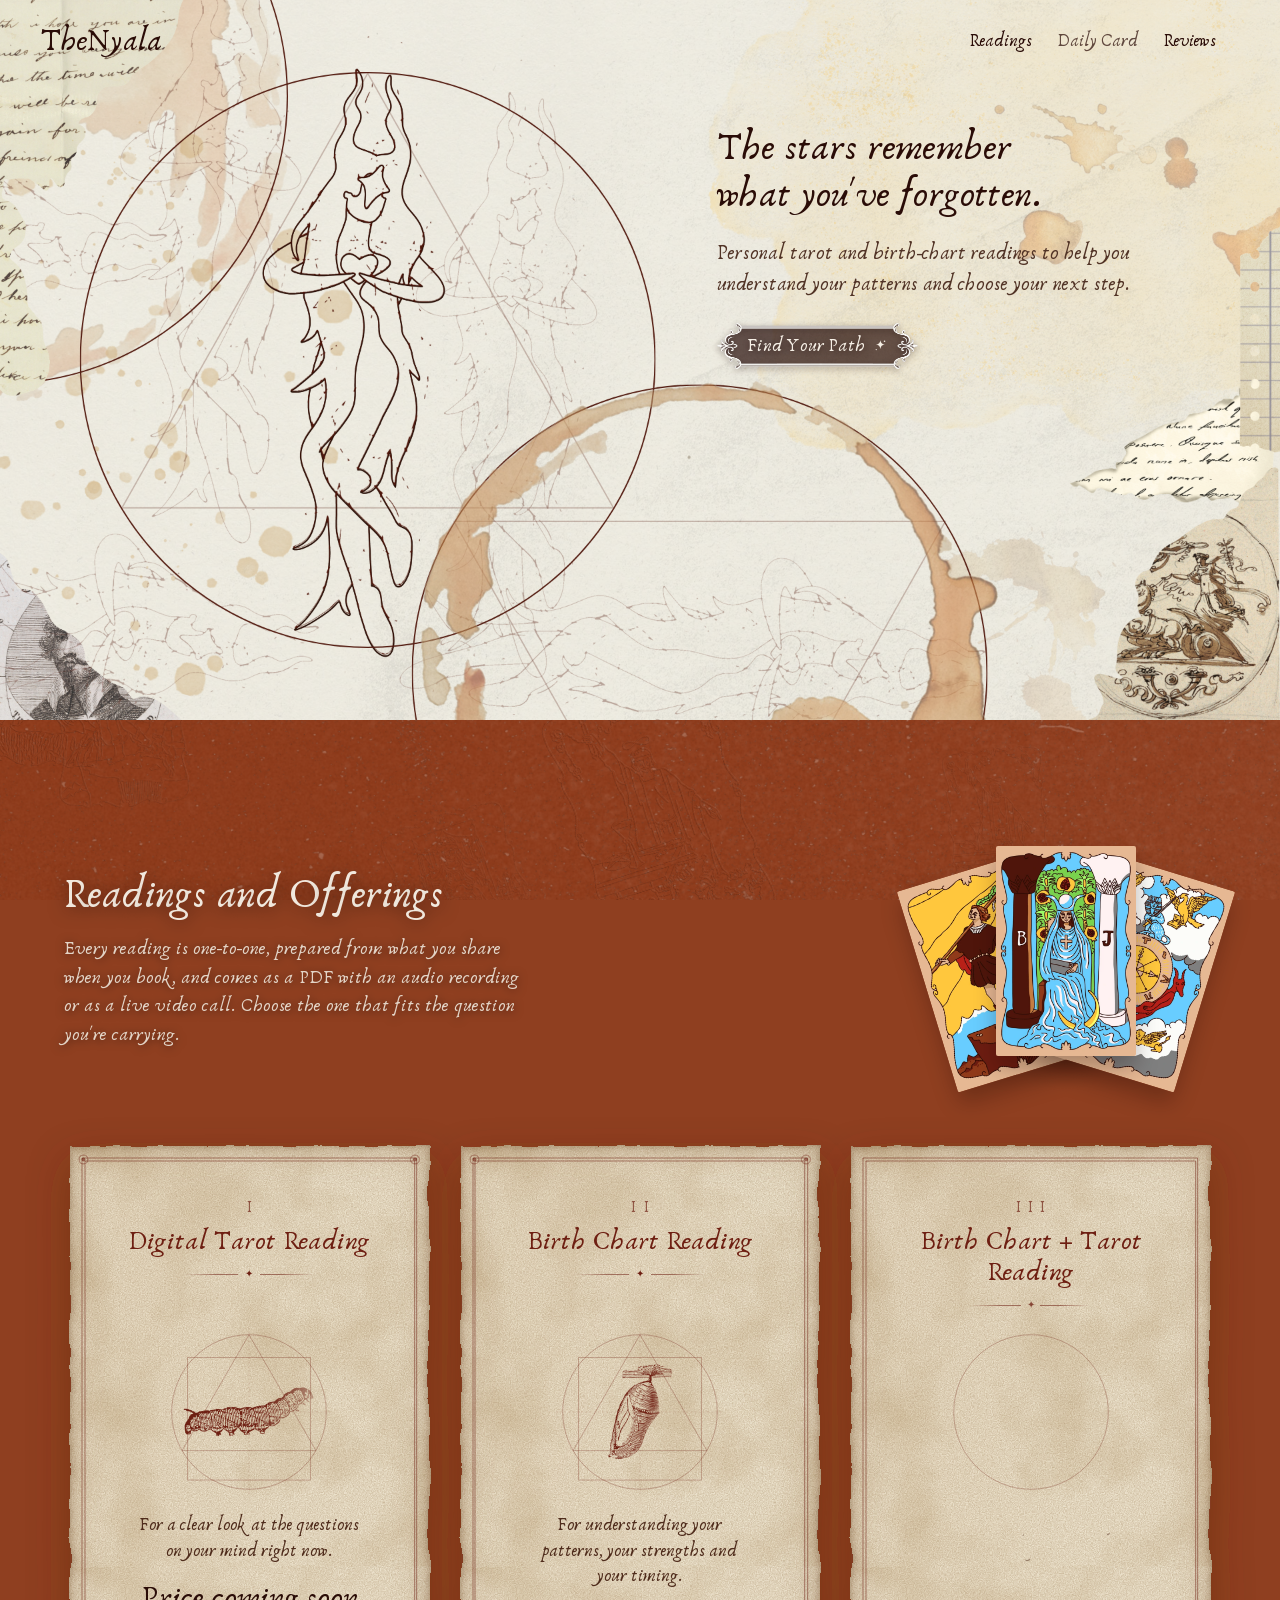
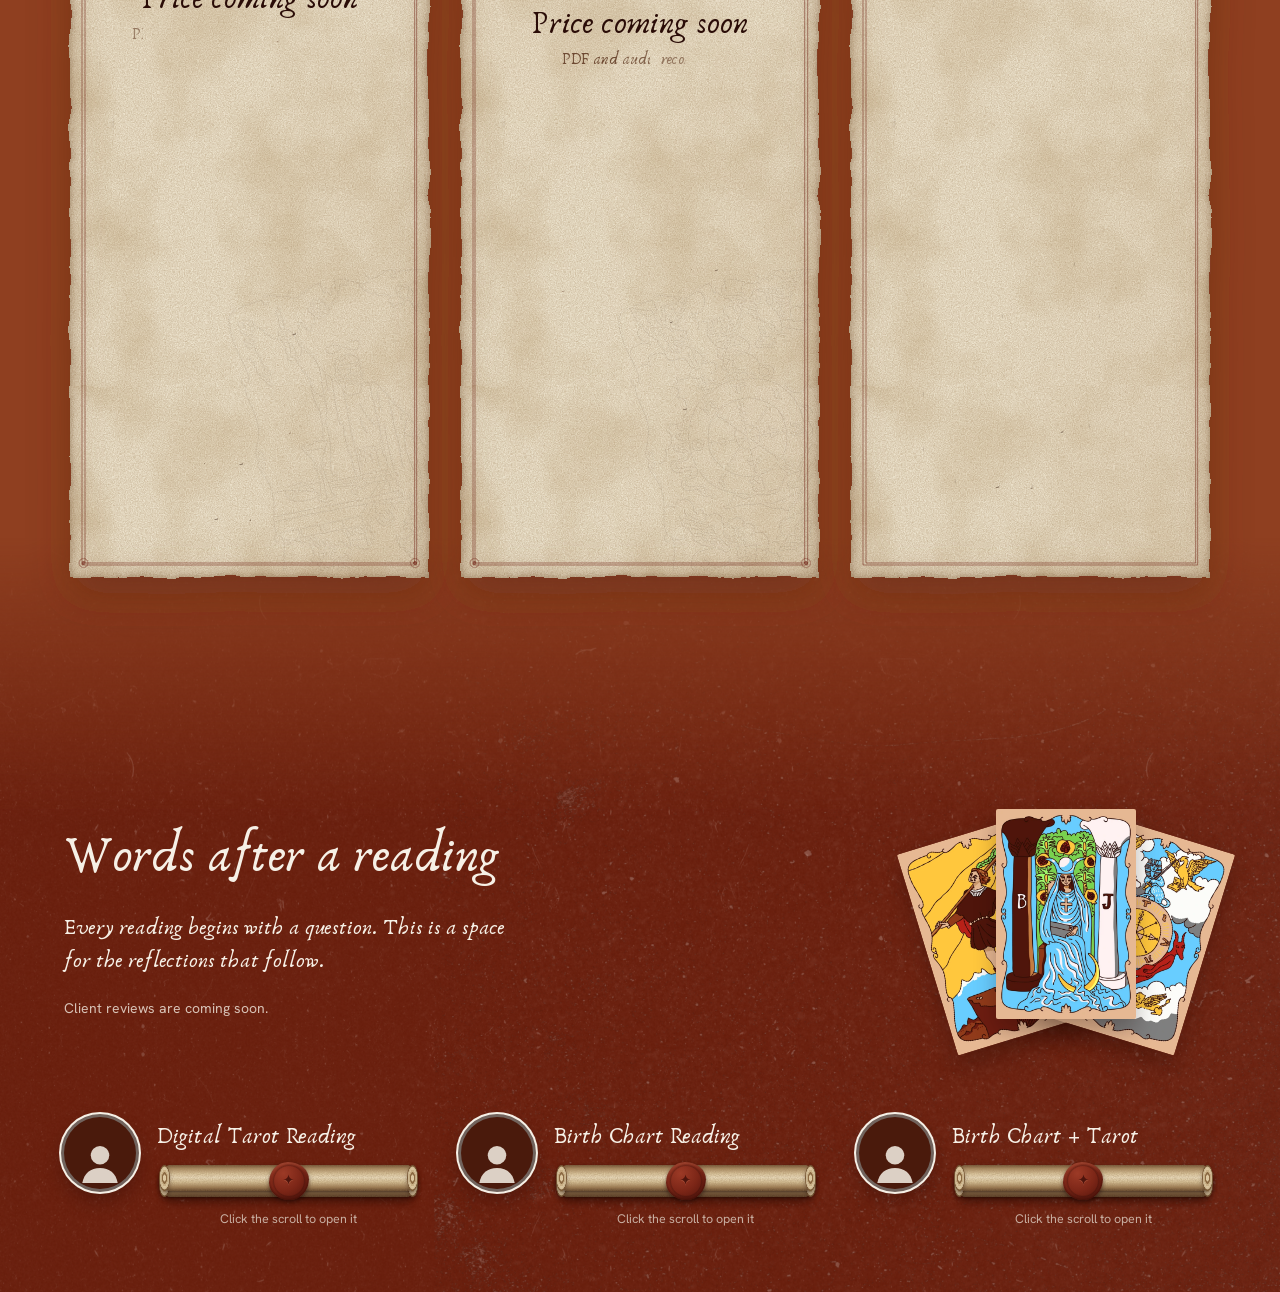
==== commit 804e2d6d: "Add GSAP + Lenis motion layer and navigation improvements Keeps the client-approved look; adds motio" ====
--- a/index.html
+++ b/index.html
@@ -12,6 +12,16 @@
 <link rel="preload" as="image" href="assets/Background/The%20Nyla%20x%20Vitruvian%20Man.png">
 <link rel="preload" as="font" type="font/ttf" href="assets/fonts/Anaktoria.ttf" crossorigin>
 <link rel="stylesheet" href="css/style.css">
+<link rel="prefetch" href="book.html">
+<!-- Before the first paint: hold back the pieces the pen will write (css "Scroll writing"), and, if we came from the
+     booking page, open under the paper sheet that will lift away (css "Page sheet"). -->
+<script>document.documentElement.classList.add('ink-pending');try{if(sessionStorage.getItem('nyala-sheet')){sessionStorage.removeItem('nyala-sheet');document.documentElement.classList.add('is-arriving')}}catch(e){}</script>
+<!-- GSAP 3.15.1 with ScrollTrigger (GreenSock standard no-charge licence) and Lenis 1.3.27 (MIT), kept in js/vendor -->
+<script src="js/vendor/gsap.min.js" defer></script>
+<script src="js/vendor/ScrollTrigger.min.js" defer></script>
+<script src="js/vendor/lenis.min.js" defer></script>
+<script src="js/ink.js" defer></script>
+<script src="js/motion.js" defer></script>
 <script src="js/paper-symbols.js" defer></script>
 <script src="js/hero-video.js" defer></script>
 <script src="js/section-transitions.js" defer></script>
@@ -24,10 +34,19 @@
   <!-- Daily Card remains a placeholder until its section is ready. -->
   <nav class="nav home-nav" aria-label="Primary">
     <a href="#readings">Readings</a>
-    <a href="#">Daily Card</a>
+    <a href="#" aria-disabled="true">Daily Card</a>
     <a href="#reviews">Reviews</a>
   </nav>
 </header>
+
+<!-- The compact bar: returns on scrolling up once the first screen has gone (js/motion.js); hidden and inert until then -->
+<div class="topbar" inert>
+  <a class="topbar-mark" href="#top" aria-label="TheNyala, back to the top">TheNyala</a>
+  <nav class="topbar-nav" aria-label="Sections">
+    <a href="#readings">Readings</a>
+    <a href="#reviews">Reviews</a>
+  </nav>
+</div>
 
 <!-- The collage belongs only to the hero; readings retain the terracotta paper. -->
 <main>
--- a/css/style.css
+++ b/css/style.css
@@ -791,84 +791,113 @@
   .reviews-section .reviews-intro { padding-top: 40px; }
 }
 
-/* ---------- Scroll writing: each section is written and drawn onto the paper as it comes into view ----------
-   js/section-transitions.js marks the pieces, splits their text into strokes and times them (--t: when a line starts,
-   --step: the time between its strokes, --i: a stroke's place in its line, --d: the piece's own start). Without the
-   script everything simply shows. Each stroke (a letter in headings, a word elsewhere) is inked in from left to right,
-   deepening as it dries. On the pricing leaves the paper is laid down, the double frame is drawn round it, the
-   Vitruvian circle, square and triangle are drawn in turn and the engraving is sketched in; buttons and the review
-   scrolls are drawn across. These are in-place reveals, so they play with reduced motion too; only the colored decks'
-   small rise needs motion allowed. Every animation fills backwards only, so nothing is left behind once played. */
-.has-section-transitions .section-reveal:not(.is-visible) { opacity: 0; }
-.has-section-transitions .section-reveal.is-visible { animation: reveal-fade .7s ease-out var(--d, 0s) backwards; }
-@keyframes reveal-fade { from { opacity: 0; } }
-@media (prefers-reduced-motion: no-preference) {
-  .has-section-transitions .section-reveal.is-visible { animation-name: reveal-rise; animation-duration: .8s; animation-timing-function: cubic-bezier(.22, 1, .36, 1); }
-  @keyframes reveal-rise { from { opacity: 0; translate: 0 14px; } }
-}
-
-/* writing: each stroke is a small inline box, inked in from left to right */
+/* ---------- Scroll writing: each piece is written and drawn onto the paper as it comes into view ----------
+   js/ink.js (GSAP) writes each piece: headings letter by letter, other text word by word, each stroke inked in from
+   left to right; on the pricing leaves the paper, the double frame, the Vitruvian lines and the engraving are drawn in
+   turn. It sets and clears its own inline styles; the stylesheet only gives it the strokes' boxes and, for the parts
+   drawn by pseudo-elements, custom properties to drive. Without the scripts everything simply shows. */
 .ink-word { white-space: nowrap; }
 .ink-unit { display: inline-block; }
-.has-section-transitions .ink-piece:not(.is-visible) .ink-unit { clip-path: inset(-30% 100% -30% -12%); }
-.has-section-transitions .ink-piece.is-visible .ink-unit {
-  animation: ink-write calc(var(--step, .03s) * 3) linear calc(var(--d, 0s) + var(--t, 0s) + var(--i, 0) * var(--step, .03s)) backwards; /* about one stroke at a time, like a pen */
-}
-@keyframes ink-write {
-  from { clip-path: inset(-30% 100% -30% -12%); opacity: .45; }
-  60%  { opacity: 1; }
-  to   { clip-path: inset(-30% -12% -30% -12%); }
-}
-
-/* blocks drawn across as a whole: the framed buttons, the review scrolls and the avatars */
-.has-section-transitions .ink-piece:not(.is-visible) :is(.hero-cta, .story-scroll).ink-block { clip-path: inset(-40% 100% -40% -40%); }
-.has-section-transitions .ink-piece.is-visible :is(.hero-cta, .story-scroll).ink-block { animation: ink-across .7s cubic-bezier(.45, 0, .2, 1) calc(var(--d, 0s) + var(--t, 0s)) backwards; }
-@keyframes ink-across { from { clip-path: inset(-40% 100% -40% -40%); } to { clip-path: inset(-40% -40% -40% -40%); } }
-.has-section-transitions .ink-piece:not(.is-visible) .story-avatar { opacity: 0; }
-.has-section-transitions .ink-piece.is-visible .story-avatar { animation: reveal-fade .6s ease-out calc(var(--d, 0s) + var(--t, 0s)) backwards; }
-.has-section-transitions .ink-piece:not(.is-visible) .plan-list li::before { opacity: 0; } /* each star with its own line */
-.has-section-transitions .ink-piece.is-visible .plan-list li::before { animation: reveal-fade .3s ease-out calc(var(--d, 0s) + var(--t, 0s)) backwards; }
-
-/* the pricing leaves: paper first, then the frame drawn round it, the rules drawn out from their stars, and the
-   embossed card and corner points pressed in */
-.has-section-transitions .ink-piece.plan:not(.is-visible)::before { opacity: 0; }
-.has-section-transitions .ink-piece.plan.is-visible::before { animation: reveal-fade .5s ease-out var(--d, 0s) backwards; }
-.has-section-transitions .ink-piece:not(.is-visible) .plan-frame rect { stroke-dasharray: 1 1; stroke-dashoffset: 1; }
-.has-section-transitions .ink-piece.is-visible .plan-frame rect { animation: ink-draw 1.8s cubic-bezier(.45, 0, .25, 1) calc(var(--d, 0s) + .25s) backwards; }
-.has-section-transitions .ink-piece.is-visible .plan-frame--inner rect { animation-delay: calc(var(--d, 0s) + .45s); }
-@keyframes ink-draw { from { stroke-dasharray: 1 1; stroke-dashoffset: 1; } to { stroke-dasharray: 1 1; stroke-dashoffset: 0; } }
-.has-section-transitions .ink-piece:not(.is-visible) .plan-mark { opacity: 0; }
-.has-section-transitions .ink-piece.is-visible .plan-mark { animation: reveal-fade 1.2s ease-out calc(var(--d, 0s) + 1.6s) backwards; }
-.has-section-transitions .ink-piece:not(.is-visible) .plan-name::after,
-.has-section-transitions .ink-piece:not(.is-visible) .plan-includes::before { background-size: 0 1px; color: transparent; }
-.has-section-transitions .ink-piece.is-visible .plan-name::after { animation: ink-rule .6s ease-out calc(var(--d, 0s) + var(--t-end, 0s)) backwards; }
-.has-section-transitions .ink-piece.is-visible .plan-includes::before { animation: ink-rule .6s ease-out calc(var(--d, 0s) + var(--t, 0s)) backwards; }
-@keyframes ink-rule { from { background-size: 0 1px; color: transparent; } 40% { color: transparent; } }
-
-/* the emblem: the circle, the square and the triangle drawn in turn, the axes and centre pricked in, then the
-   engraving sketched in on a slant */
-.has-section-transitions .ink-piece:not(.is-visible) .plan-line { stroke-dasharray: 1 1; stroke-dashoffset: 1; }
-.has-section-transitions .ink-piece.is-visible .plan-line { animation: ink-draw .8s cubic-bezier(.45, 0, .3, 1) calc(var(--d, 0s) + var(--t, 0s)) backwards; }
-.has-section-transitions .ink-piece.is-visible .plan-line:nth-child(2) { animation-delay: calc(var(--d, 0s) + var(--t, 0s) + .22s); }
-.has-section-transitions .ink-piece.is-visible .plan-line:nth-child(3) { animation-delay: calc(var(--d, 0s) + var(--t, 0s) + .44s); }
-.has-section-transitions .ink-piece:not(.is-visible) :is(.plan-geometry-axis, .plan-geometry-dot) { opacity: 0; }
-.has-section-transitions .ink-piece.is-visible :is(.plan-geometry-axis, .plan-geometry-dot) { animation: reveal-fade .5s ease-out calc(var(--d, 0s) + var(--t, 0s) + .6s) backwards; }
-.has-section-transitions .ink-piece:not(.is-visible) .plan-engraving {
-  -webkit-mask: linear-gradient(110deg, #000 42%, transparent 58%) 100% 0 / 260% 100% no-repeat;
-  mask: linear-gradient(110deg, #000 42%, transparent 58%) 100% 0 / 260% 100% no-repeat;
-}
-.has-section-transitions .ink-piece.is-visible .plan-engraving { animation: ink-sketch 1s cubic-bezier(.4, 0, .3, 1) calc(var(--d, 0s) + var(--t, 0s) + .5s) backwards; }
-@keyframes ink-sketch {
-  from {
-    -webkit-mask: linear-gradient(110deg, #000 42%, transparent 58%) 100% 0 / 260% 100% no-repeat;
-    mask: linear-gradient(110deg, #000 42%, transparent 58%) 100% 0 / 260% 100% no-repeat;
-  }
-  to {
-    -webkit-mask: linear-gradient(110deg, #000 42%, transparent 58%) 0 0 / 260% 100% no-repeat;
-    mask: linear-gradient(110deg, #000 42%, transparent 58%) 0 0 / 260% 100% no-repeat;
-  }
-}
-
+/* Held back from the first paint until the script has prepared them (an inline script in each page's head sets
+   .ink-pending; js/section-transitions.js or js/booking-motion.js removes it). If the scripts never run, they show
+   anyway after 2.5s. */
+.ink-pending :is(.hero--collage .hero-frame, .readings .pricing-intro, .readings .deck-fan, .readings .offer,
+  .reviews-section .reviews-intro-copy, .reviews-section .deck-fan, .reviews-section .review-story, .book-pane-copy) {
+  visibility: hidden; animation: ink-failsafe 0s 2.5s forwards;
+}
+@keyframes ink-failsafe { to { visibility: visible; } }
+.plan::before { opacity: var(--leaf, 1); } /* the leaf's paper is laid down first */
+.plan-name::after, .plan-includes::before { /* the rules drawn out from their stars */
+  background-size: calc(var(--rule, 1) * 100%) 1px; color: rgb(110 31 18 / var(--rule-star, 1));
+}
+.plan-list li::before { opacity: var(--star, 1); } /* each star with its own line */
+.plan-engraving.is-sketching { /* sketched in on a slant: a soft-edged mask sweeps across */
+  -webkit-mask: linear-gradient(110deg, #000 42%, transparent 58%) calc(var(--sketch, 0) * 100%) 0 / 260% 100% no-repeat;
+  mask: linear-gradient(110deg, #000 42%, transparent 58%) calc(var(--sketch, 0) * 100%) 0 / 260% 100% no-repeat;
+}
+/* a dealt deck spreads a little under a mouse (js/section-transitions.js) */
+@media (hover: hover) and (pointer: fine) { .deck-fan.can-spread { pointer-events: auto; } }
+
+/* ---------- Smooth scrolling (Lenis, js/motion.js) ----------
+   Lenis drives the scroll itself, so the browser's own smooth scrolling (set at the top for when it isn't running)
+   steps aside. */
+html.lenis, html.lenis body { height: auto; }
+html.lenis { scroll-behavior: auto; }
+.lenis:not(.lenis-autoToggle).lenis-stopped { overflow: clip; }
+.lenis [data-lenis-prevent] { overscroll-behavior: contain; }
+.lenis.lenis-smooth iframe { pointer-events: none; }
+/* a section reached from a link takes focus (so keyboard users carry on from there) without drawing a ring round it */
+main > section[tabindex="-1"]:focus { outline: none; }
+
+/* ---------- The compact bar (home page, js/motion.js) ----------
+   Returns on scrolling up once the first screen has gone, so Readings and Reviews are always a moment away; hidden and
+   inert otherwise. A strip of the deep rust-brown panel with the cream wordmark and links. */
+.topbar {
+  position: fixed; top: 0; left: 0; right: 0; z-index: 60;
+  display: flex; align-items: center; justify-content: space-between; gap: 24px;
+  height: 58px; padding: 0 var(--edge);
+  background: rgba(48, 14, 8, .92); border-bottom: 1px solid rgba(240, 232, 220, .16);
+  box-shadow: 0 10px 28px rgba(26, 6, 3, .32);
+  translate: 0 -110%; visibility: hidden;
+  transition: translate .3s cubic-bezier(.4, 0, 1, 1), visibility 0s .3s;
+}
+.topbar.is-shown { translate: 0 0; visibility: visible; transition: translate .5s cubic-bezier(.16, 1, .3, 1), visibility 0s; }
+.topbar-mark { font-family: var(--brand-face); font-size: 26px; line-height: 1; color: rgba(246, 240, 230, .95); }
+.topbar-nav { display: flex; gap: 28px; }
+.topbar-nav a {
+  display: inline-flex; align-items: center; min-height: 44px;
+  font-family: var(--second-face); font-size: 18px; font-variant-ligatures: no-contextual; line-height: 1;
+  color: rgba(240, 233, 222, .86); text-decoration: underline transparent; text-underline-offset: 6px; text-decoration-thickness: 1px;
+  transition: color .2s, text-decoration-color .2s;
+}
+.topbar-nav a:hover, .topbar-nav a:focus-visible { color: var(--moon); text-decoration-color: rgba(240, 232, 220, .55); }
+.topbar-nav a[aria-current] { color: var(--moon); text-decoration-color: currentColor; }
+@media (max-width: 640px) {
+  .topbar { height: 52px; padding: 0 20px; }
+  .topbar-mark { font-size: 23px; }
+  .topbar-nav { gap: 20px; }
+  .topbar-nav a { font-size: 17px; }
+}
+@media (prefers-reduced-motion: reduce) {
+  .topbar { translate: none; opacity: 0; transition: opacity .2s, visibility 0s .2s; }
+  .topbar.is-shown { opacity: 1; transition: opacity .2s, visibility 0s; }
+}
+
+/* ---------- Page sheet: between the home page and the booking page (js/motion.js) ----------
+   Leaving, a sheet of the same orange paper slides up over the page; the next page opens under it and the sheet lifts
+   away (an inline script in each page's head sets .is-arriving). A cross-fade with reduced motion. Never blocks a
+   click: it ignores the pointer, and arriving needs no script beyond that one line. */
+body::after {
+  content: ""; position: fixed; inset: 0; z-index: 1000; pointer-events: none; visibility: hidden;
+  background: var(--paper) url("../assets/Background/Orange Background.png") center / cover no-repeat;
+  box-shadow: 0 -18px 40px rgba(26, 6, 3, .38), 0 18px 40px rgba(26, 6, 3, .38);
+  translate: 0 104%;
+}
+.is-leaving body::after { visibility: visible; translate: 0 0; transition: translate .46s cubic-bezier(.7, 0, .25, 1); }
+.is-arriving body::after { visibility: visible; animation: sheet-lift .75s cubic-bezier(.65, 0, .2, 1) .08s both; }
+@keyframes sheet-lift { from { translate: 0 0; } to { translate: 0 -104%; } }
+@media (prefers-reduced-motion: reduce) {
+  body::after { translate: none; opacity: 0; box-shadow: none; }
+  .is-leaving body::after { opacity: 1; transition: opacity .15s linear; }
+  .is-arriving body::after { animation: sheet-fade .3s linear both; }
+  @keyframes sheet-fade { from { opacity: 1; } to { opacity: 0; } }
+}
+
+/* ---------- Small states ---------- */
+/* Daily Card isn't ready: the menu shows it, says so on hover or focus, and goes nowhere */
+.home-nav a[aria-disabled="true"] { position: relative; cursor: default; opacity: .72; }
+.home-nav a[aria-disabled="true"]:hover, .home-nav a[aria-disabled="true"]:focus-visible { text-decoration: none; }
+.home-nav a[aria-disabled="true"]::after {
+  display: block; content: "Coming soon"; position: absolute; inset: auto 0 auto 0; top: 100%;
+  border: 0; border-image: none; filter: none;
+  font-family: var(--hero-face); font-size: 11px; letter-spacing: .04em; text-align: center; white-space: nowrap;
+  opacity: 0; translate: 0 -4px; transition: opacity .2s, translate .3s cubic-bezier(.16, 1, .3, 1);
+}
+.home-nav a[aria-disabled="true"]:is(:hover, :focus-visible)::after { opacity: .9; translate: 0 0; }
+/* a priority chip's number settles in as it is chosen */
+.chips button[data-rank]::before { animation: rank-in .32s cubic-bezier(.16, 1, .3, 1); }
+@keyframes rank-in { from { scale: .4; opacity: 0; } }
+@media (prefers-reduced-motion: reduce) { @keyframes rank-in { from { opacity: 0; } } }
 /* The supplied collage already includes Nyala. Scope its light paper and dark
    lettering to the landing hero; readings and other pages keep terracotta. */
 .hero--collage {
